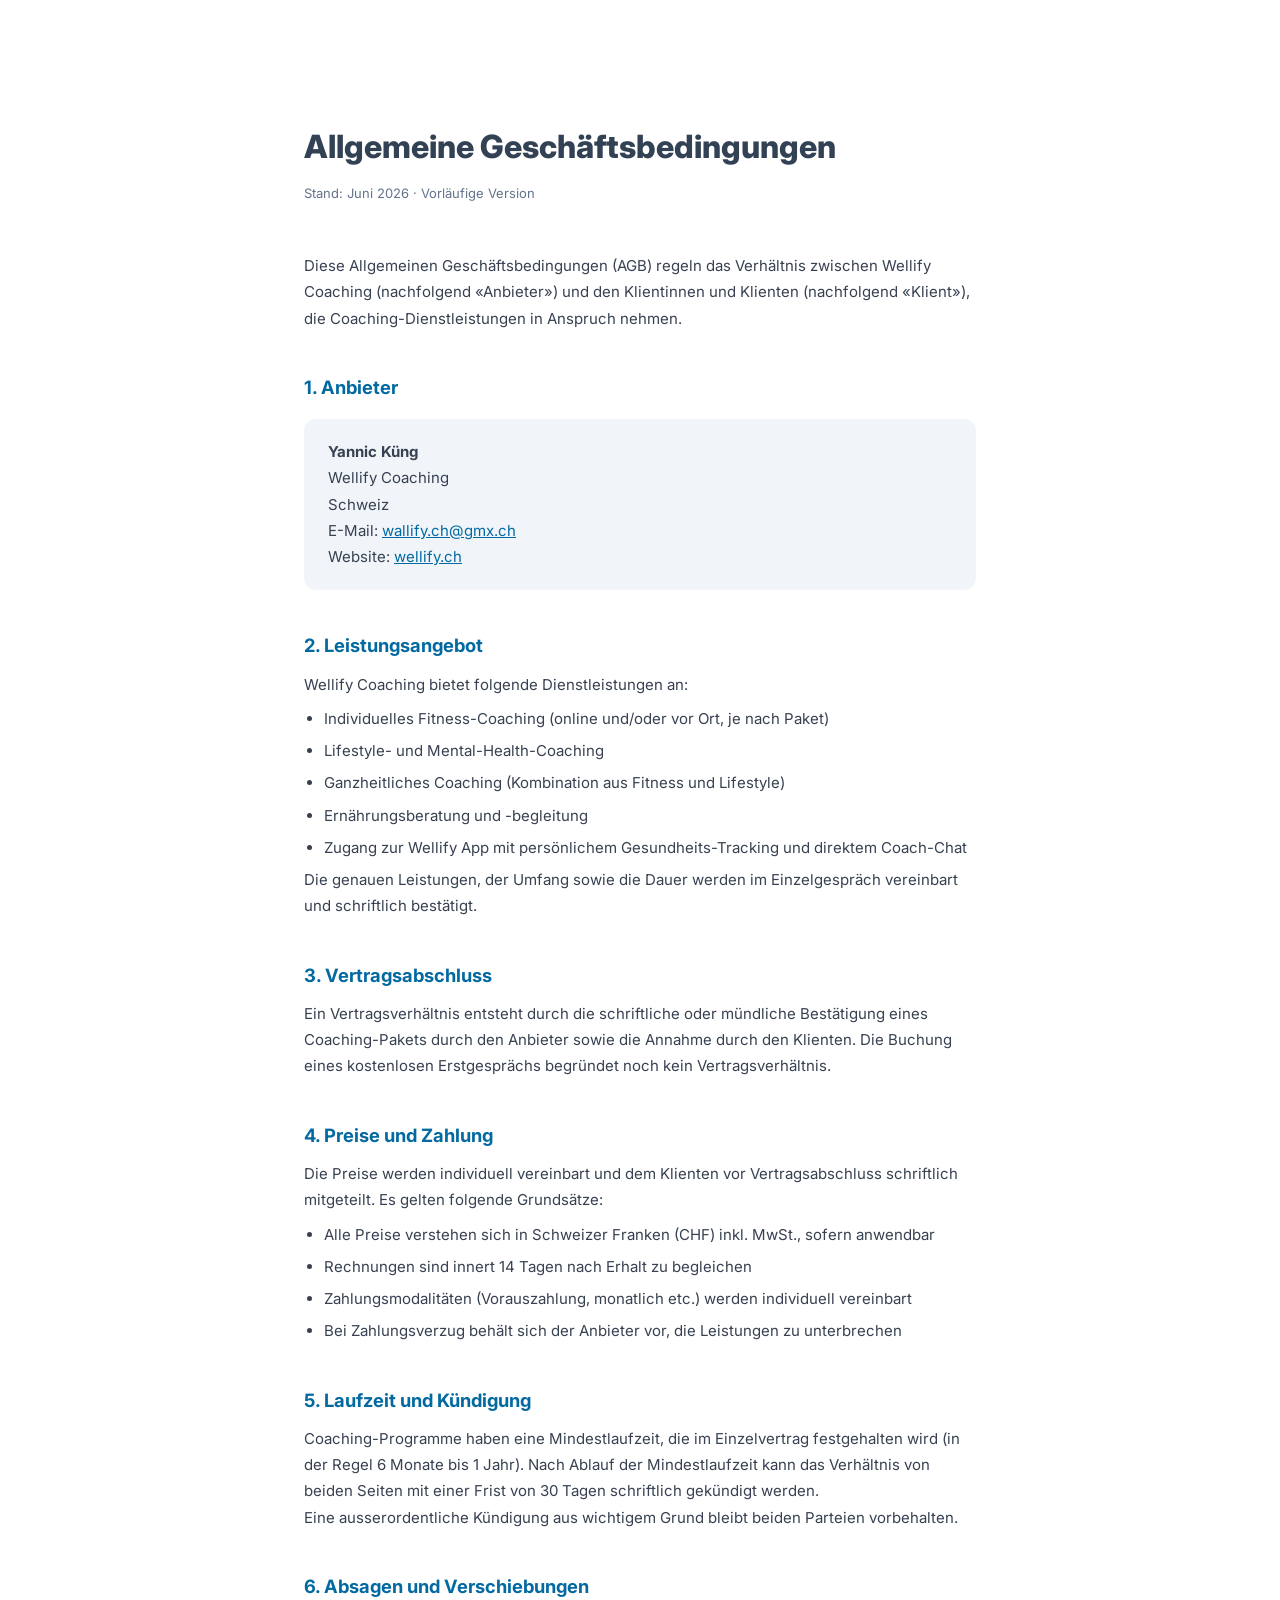
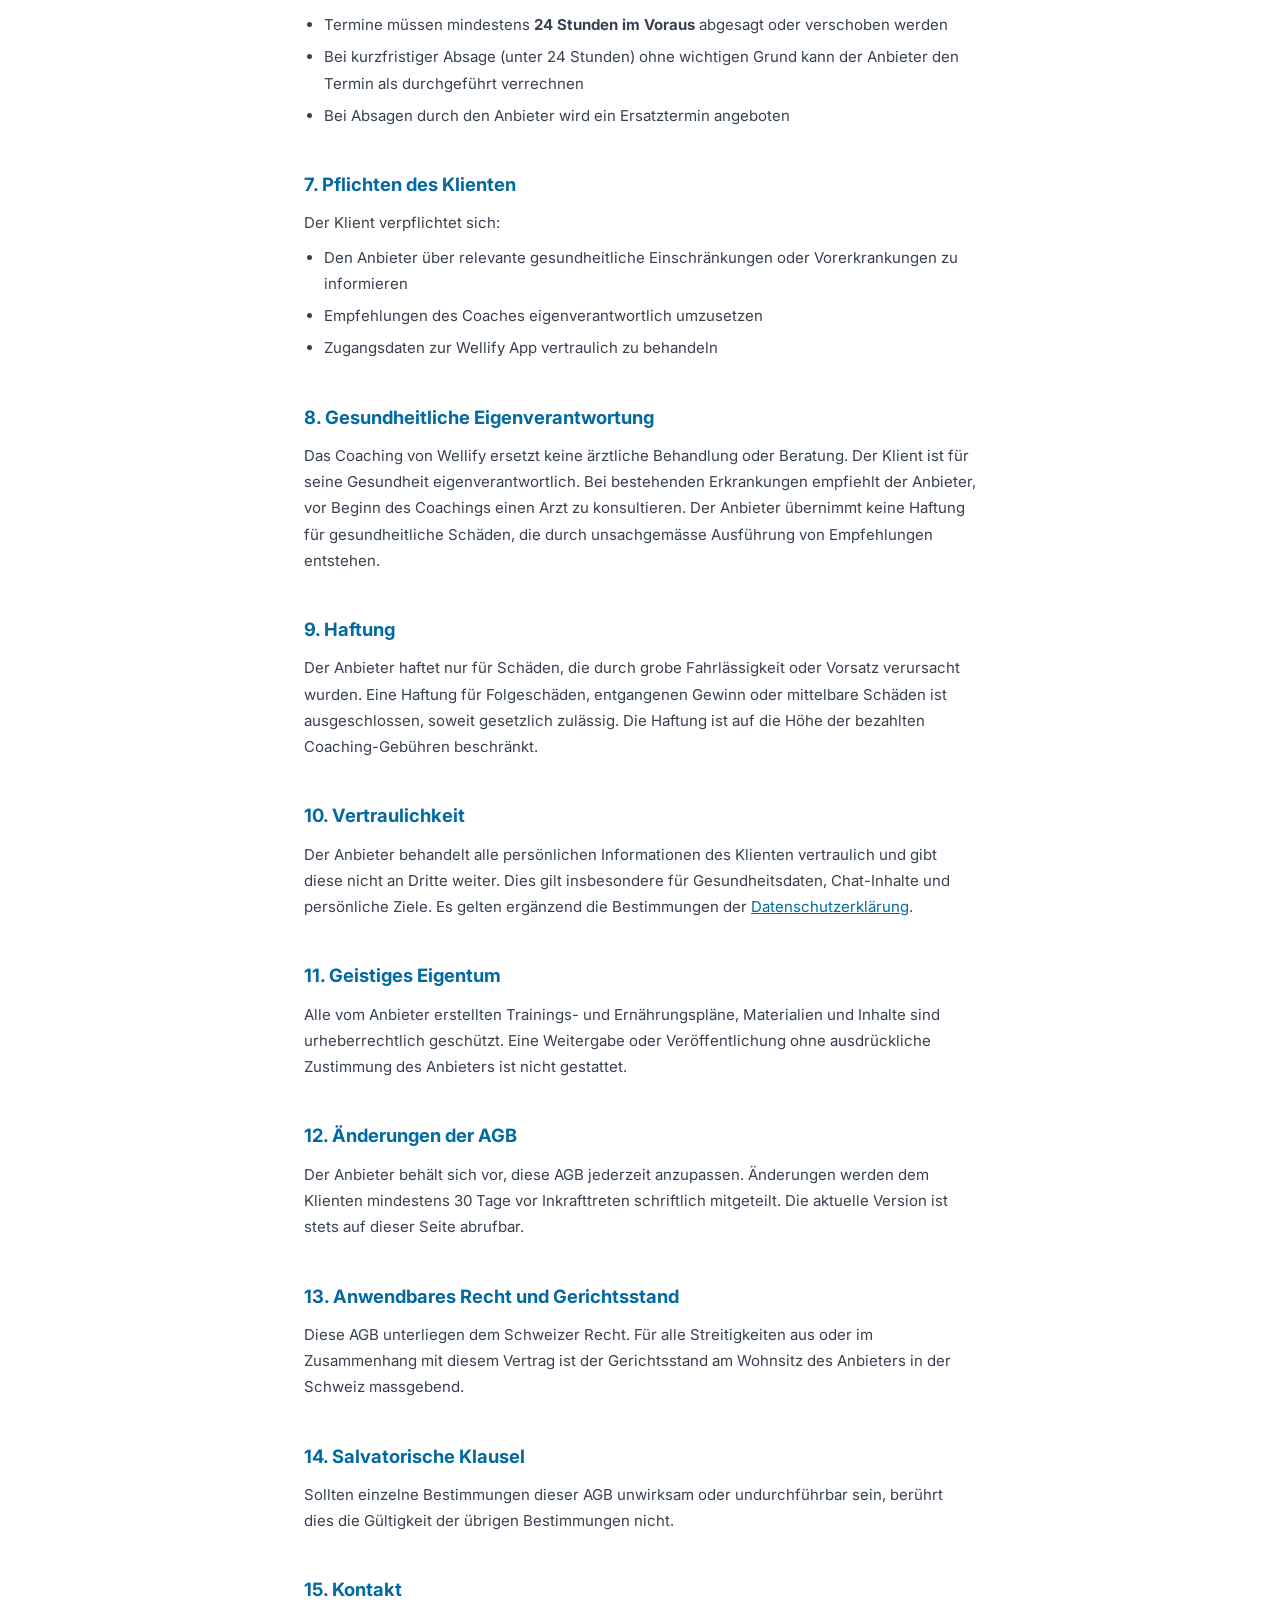
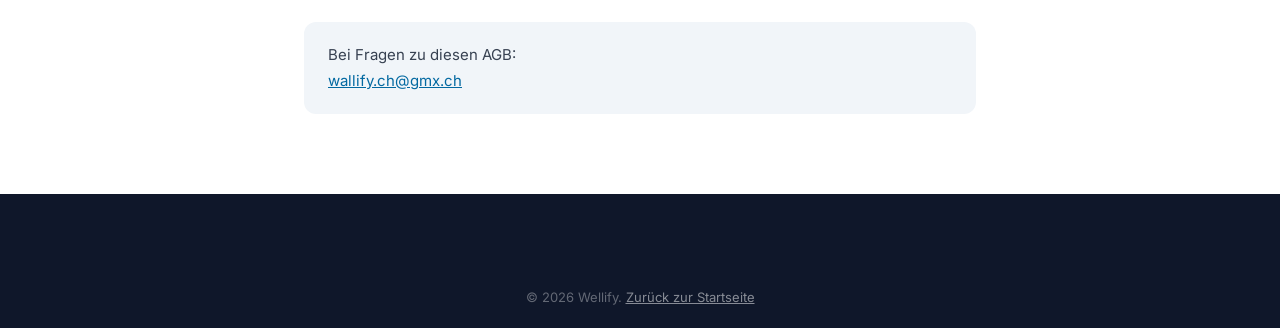
==== agb.html @ 1ecc7471 "AGB-Seite erstellt + Footer-Links aktualisiert Co-Authored-By: Claude Sonnet 4.6 <noreply@anthropic." ====
<!DOCTYPE html>
<html lang="de">
<head>
  <meta charset="UTF-8" />
  <meta name="viewport" content="width=device-width, initial-scale=1.0" />
  <title>AGB — Wellify</title>
  <meta name="description" content="Allgemeine Geschäftsbedingungen von Wellify Coaching." />
  <link rel="stylesheet" href="style.css" />
  <link rel="preconnect" href="https://fonts.googleapis.com" />
  <link rel="preconnect" href="https://fonts.gstatic.com" crossorigin />
  <link href="https://fonts.googleapis.com/css2?family=Inter:wght@300;400;500;600;700&family=Playfair+Display:wght@400;600&display=swap" rel="stylesheet" />
  <style>
    .legal { max-width: 720px; margin: 0 auto; padding: 120px 24px 80px; color: var(--text, #1e293b); }
    .legal h1 { font-size: 2rem; font-weight: 800; margin-bottom: 8px; }
    .legal .updated { font-size: 13px; color: #64748b; margin-bottom: 48px; }
    .legal h2 { font-size: 1.15rem; font-weight: 700; margin-top: 40px; margin-bottom: 10px; color: #0369a1; }
    .legal p, .legal li { font-size: 15px; line-height: 1.75; color: #374151; }
    .legal ul { padding-left: 20px; margin-top: 8px; }
    .legal li { margin-bottom: 6px; }
    .legal a { color: #0369a1; }
    .legal .contact-box { background: #f1f5f9; border-radius: 12px; padding: 20px 24px; margin-top: 16px; }
    .legal .note { background: #fefce8; border-left: 3px solid #ca8a04; border-radius: 0 8px 8px 0; padding: 12px 16px; margin: 16px 0; font-size: 13px; color: #78350f; }
  </style>
</head>
<body>

  <header class="nav" id="nav">
    <div class="nav__inner container">
      <a href="index.html" class="nav__logo">Wellify</a>
    </div>
  </header>

  <main class="legal">
    <h1>Allgemeine Geschäftsbedingungen</h1>
    <p class="updated">Stand: Juni 2026 · Vorläufige Version</p>

    <p>Diese Allgemeinen Geschäftsbedingungen (AGB) regeln das Verhältnis zwischen Wellify Coaching (nachfolgend «Anbieter») und den Klientinnen und Klienten (nachfolgend «Klient»), die Coaching-Dienstleistungen in Anspruch nehmen.</p>

    <h2>1. Anbieter</h2>
    <div class="contact-box">
      <p><strong>Yannic Küng</strong><br />
      Wellify Coaching<br />
      Schweiz<br />
      E-Mail: <a href="mailto:wallify.ch@gmx.ch">wallify.ch@gmx.ch</a><br />
      Website: <a href="https://wellify.ch">wellify.ch</a></p>
    </div>

    <h2>2. Leistungsangebot</h2>
    <p>Wellify Coaching bietet folgende Dienstleistungen an:</p>
    <ul>
      <li>Individuelles Fitness-Coaching (online und/oder vor Ort, je nach Paket)</li>
      <li>Lifestyle- und Mental-Health-Coaching</li>
      <li>Ganzheitliches Coaching (Kombination aus Fitness und Lifestyle)</li>
      <li>Ernährungsberatung und -begleitung</li>
      <li>Zugang zur Wellify App mit persönlichem Gesundheits-Tracking und direktem Coach-Chat</li>
    </ul>
    <p>Die genauen Leistungen, der Umfang sowie die Dauer werden im Einzelgespräch vereinbart und schriftlich bestätigt.</p>

    <h2>3. Vertragsabschluss</h2>
    <p>Ein Vertragsverhältnis entsteht durch die schriftliche oder mündliche Bestätigung eines Coaching-Pakets durch den Anbieter sowie die Annahme durch den Klienten. Die Buchung eines kostenlosen Erstgesprächs begründet noch kein Vertragsverhältnis.</p>

    <h2>4. Preise und Zahlung</h2>
    <p>Die Preise werden individuell vereinbart und dem Klienten vor Vertragsabschluss schriftlich mitgeteilt. Es gelten folgende Grundsätze:</p>
    <ul>
      <li>Alle Preise verstehen sich in Schweizer Franken (CHF) inkl. MwSt., sofern anwendbar</li>
      <li>Rechnungen sind innert 14 Tagen nach Erhalt zu begleichen</li>
      <li>Zahlungsmodalitäten (Vorauszahlung, monatlich etc.) werden individuell vereinbart</li>
      <li>Bei Zahlungsverzug behält sich der Anbieter vor, die Leistungen zu unterbrechen</li>
    </ul>

    <h2>5. Laufzeit und Kündigung</h2>
    <p>Coaching-Programme haben eine Mindestlaufzeit, die im Einzelvertrag festgehalten wird (in der Regel 6 Monate bis 1 Jahr). Nach Ablauf der Mindestlaufzeit kann das Verhältnis von beiden Seiten mit einer Frist von 30 Tagen schriftlich gekündigt werden.</p>
    <p>Eine ausserordentliche Kündigung aus wichtigem Grund bleibt beiden Parteien vorbehalten.</p>

    <h2>6. Absagen und Verschiebungen</h2>
    <ul>
      <li>Termine müssen mindestens <strong>24 Stunden im Voraus</strong> abgesagt oder verschoben werden</li>
      <li>Bei kurzfristiger Absage (unter 24 Stunden) ohne wichtigen Grund kann der Anbieter den Termin als durchgeführt verrechnen</li>
      <li>Bei Absagen durch den Anbieter wird ein Ersatztermin angeboten</li>
    </ul>

    <h2>7. Pflichten des Klienten</h2>
    <p>Der Klient verpflichtet sich:</p>
    <ul>
      <li>Den Anbieter über relevante gesundheitliche Einschränkungen oder Vorerkrankungen zu informieren</li>
      <li>Empfehlungen des Coaches eigenverantwortlich umzusetzen</li>
      <li>Zugangsdaten zur Wellify App vertraulich zu behandeln</li>
    </ul>

    <h2>8. Gesundheitliche Eigenverantwortung</h2>
    <p>Das Coaching von Wellify ersetzt keine ärztliche Behandlung oder Beratung. Der Klient ist für seine Gesundheit eigenverantwortlich. Bei bestehenden Erkrankungen empfiehlt der Anbieter, vor Beginn des Coachings einen Arzt zu konsultieren. Der Anbieter übernimmt keine Haftung für gesundheitliche Schäden, die durch unsachgemässe Ausführung von Empfehlungen entstehen.</p>

    <h2>9. Haftung</h2>
    <p>Der Anbieter haftet nur für Schäden, die durch grobe Fahrlässigkeit oder Vorsatz verursacht wurden. Eine Haftung für Folgeschäden, entgangenen Gewinn oder mittelbare Schäden ist ausgeschlossen, soweit gesetzlich zulässig. Die Haftung ist auf die Höhe der bezahlten Coaching-Gebühren beschränkt.</p>

    <h2>10. Vertraulichkeit</h2>
    <p>Der Anbieter behandelt alle persönlichen Informationen des Klienten vertraulich und gibt diese nicht an Dritte weiter. Dies gilt insbesondere für Gesundheitsdaten, Chat-Inhalte und persönliche Ziele. Es gelten ergänzend die Bestimmungen der <a href="datenschutz.html">Datenschutzerklärung</a>.</p>

    <h2>11. Geistiges Eigentum</h2>
    <p>Alle vom Anbieter erstellten Trainings- und Ernährungspläne, Materialien und Inhalte sind urheberrechtlich geschützt. Eine Weitergabe oder Veröffentlichung ohne ausdrückliche Zustimmung des Anbieters ist nicht gestattet.</p>

    <h2>12. Änderungen der AGB</h2>
    <p>Der Anbieter behält sich vor, diese AGB jederzeit anzupassen. Änderungen werden dem Klienten mindestens 30 Tage vor Inkrafttreten schriftlich mitgeteilt. Die aktuelle Version ist stets auf dieser Seite abrufbar.</p>

    <h2>13. Anwendbares Recht und Gerichtsstand</h2>
    <p>Diese AGB unterliegen dem Schweizer Recht. Für alle Streitigkeiten aus oder im Zusammenhang mit diesem Vertrag ist der Gerichtsstand am Wohnsitz des Anbieters in der Schweiz massgebend.</p>

    <h2>14. Salvatorische Klausel</h2>
    <p>Sollten einzelne Bestimmungen dieser AGB unwirksam oder undurchführbar sein, berührt dies die Gültigkeit der übrigen Bestimmungen nicht.</p>

    <h2>15. Kontakt</h2>
    <div class="contact-box">
      <p>Bei Fragen zu diesen AGB:<br />
      <a href="mailto:wallify.ch@gmx.ch">wallify.ch@gmx.ch</a></p>
    </div>
  </main>

  <footer class="footer" style="margin-top: 0;">
    <div class="footer__bottom">
      <p>© 2026 Wellify. <a href="index.html" style="color:rgba(255,255,255,.5)">Zurück zur Startseite</a></p>
    </div>
  </footer>

</body>
</html>
---- style.css ----
*, *::before, *::after { box-sizing: border-box; margin: 0; padding: 0; }

:root {
  --green-dark: #0369a1;
  --green-mid: #0284c7;
  --green-light: #38bdf8;
  --green-pale: #e0f2fe;
  --green-subtle: #f0f9ff;
  --cream: #f8fafc;
  --dark: #0f172a;
  --dark-2: #1e293b;
  --text: #334155;
  --text-muted: #64748b;
  --text-light: #94a3b8;
  --border: #e2e8f0;
  --white: #ffffff;
  --shadow: 0 2px 16px rgba(3,105,161,.08);
  --shadow-lg: 0 8px 40px rgba(3,105,161,.12);
  --radius: 12px;
  --radius-lg: 20px;
  --transition: .25s ease;
}

html { scroll-behavior: smooth; }

body {
  font-family: 'Inter', sans-serif;
  font-size: 16px;
  line-height: 1.7;
  color: var(--text);
  background: var(--white);
  -webkit-font-smoothing: antialiased;
}

.container {
  max-width: 1140px;
  margin: 0 auto;
  padding: 0 24px;
}

.section { padding: 96px 0; }

.section__header {
  text-align: center;
  max-width: 640px;
  margin: 0 auto 64px;
}

.section__label {
  display: inline-block;
  font-size: 12px;
  font-weight: 600;
  letter-spacing: .12em;
  text-transform: uppercase;
  color: var(--green-mid);
  margin-bottom: 12px;
}

.section__title {
  font-family: 'Playfair Display', serif;
  font-size: clamp(28px, 4vw, 42px);
  font-weight: 600;
  color: var(--dark);
  line-height: 1.2;
  margin-bottom: 16px;
}

.section__title--left {
  font-family: 'Playfair Display', serif;
  font-size: clamp(26px, 3.5vw, 38px);
  font-weight: 600;
  color: var(--dark);
  line-height: 1.25;
  margin-bottom: 20px;
}

.section__sub {
  color: var(--text-muted);
  font-size: 17px;
}

/* BUTTONS */
.btn {
  display: inline-flex;
  align-items: center;
  gap: 8px;
  padding: 14px 28px;
  border-radius: 100px;
  font-size: 15px;
  font-weight: 500;
  text-decoration: none;
  cursor: pointer;
  border: none;
  transition: all var(--transition);
  white-space: nowrap;
}

.btn--primary {
  background: var(--green-dark);
  color: var(--white);
}
.btn--primary:hover { background: var(--green-mid); transform: translateY(-1px); box-shadow: var(--shadow); }

.btn--ghost {
  background: transparent;
  color: var(--white);
  border: 1.5px solid rgba(255,255,255,.5);
}
.btn--ghost:hover { background: rgba(255,255,255,.1); border-color: rgba(255,255,255,.8); }

.btn--outline {
  background: transparent;
  color: var(--green-dark);
  border: 1.5px solid var(--green-dark);
}
.btn--outline:hover { background: var(--green-pale); }

.btn--white {
  background: var(--white);
  color: var(--green-dark);
}
.btn--white:hover { background: var(--green-pale); transform: translateY(-1px); }

.btn--small { padding: 10px 20px; font-size: 14px; }

.nav__member-link {
  font-size: 13px; color: rgba(255,255,255,.5); text-decoration: none;
  font-weight: 500; transition: color var(--transition); margin-right: 4px;
}
.nav__member-link:hover { color: rgba(255,255,255,.9); }
.nav.scrolled .nav__member-link { color: var(--text-muted); }
.nav.scrolled .nav__member-link:hover { color: var(--green-dark); }

.btn--ghost-nav {
  background: transparent;
  border: 1.5px solid rgba(255,255,255,.25);
  color: rgba(255,255,255,.85);
  margin-right: 4px;
}
.btn--ghost-nav:hover { border-color: var(--white); color: var(--white); background: rgba(255,255,255,.08); }
.nav--scrolled .btn--ghost-nav { border-color: var(--border); color: var(--text); }
.nav--scrolled .btn--ghost-nav:hover { border-color: var(--green-mid); color: var(--green-dark); background: var(--green-subtle); }
.btn--full { width: 100%; justify-content: center; }

/* NAV */
.nav {
  position: fixed;
  top: 0;
  left: 0;
  right: 0;
  z-index: 100;
  padding: 20px 0;
  transition: all var(--transition);
}

.nav.scrolled {
  background: rgba(255,255,255,.95);
  backdrop-filter: blur(12px);
  padding: 14px 0;
  box-shadow: 0 1px 0 var(--border);
}

.nav__inner {
  display: flex;
  align-items: center;
  justify-content: space-between;
  gap: 32px;
}

.nav__logo {
  font-family: 'Playfair Display', serif;
  font-size: 22px;
  font-weight: 600;
  color: var(--white);
  text-decoration: none;
  transition: color var(--transition);
}

.nav.scrolled .nav__logo { color: var(--green-dark); }

.nav__links {
  display: flex;
  align-items: center;
  gap: 32px;
}

.nav__links a {
  font-size: 14px;
  font-weight: 500;
  color: rgba(255,255,255,.85);
  text-decoration: none;
  transition: color var(--transition);
}

.nav__links a:hover { color: var(--white); }
.nav.scrolled .nav__links a { color: var(--text-muted); }
.nav.scrolled .nav__links a:hover { color: var(--green-dark); }
.nav.scrolled .nav__links .btn--small { color: var(--white); }

.nav__toggle {
  display: none;
  flex-direction: column;
  gap: 5px;
  background: none;
  border: none;
  cursor: pointer;
  padding: 4px;
}

.nav__toggle span {
  display: block;
  width: 22px;
  height: 2px;
  background: var(--white);
  border-radius: 2px;
  transition: all var(--transition);
}

.nav.scrolled .nav__toggle span { background: var(--dark); }

.nav__mobile {
  display: none;
  flex-direction: column;
  padding: 16px 24px 20px;
  background: var(--white);
  border-top: 1px solid var(--border);
  gap: 4px;
}

.nav__mobile a {
  padding: 12px 0;
  font-size: 15px;
  font-weight: 500;
  color: var(--text);
  text-decoration: none;
  border-bottom: 1px solid var(--border);
}

.nav__mobile a:last-child { border-bottom: none; color: var(--green-dark); }

/* HERO */
.hero {
  position: relative;
  min-height: 100vh;
  display: flex;
  align-items: center;
  overflow: hidden;
  background: var(--dark-2);
}

.hero__bg {
  position: absolute;
  inset: 0;
  background: linear-gradient(135deg, #082f49 0%, #0369a1 40%, #0284c7 70%, #0c4a6e 100%);
  z-index: 0;
}

.hero__bg::after {
  content: '';
  position: absolute;
  inset: 0;
  background:
    radial-gradient(ellipse 60% 60% at 70% 40%, rgba(56,189,248,.15) 0%, transparent 70%),
    radial-gradient(ellipse 40% 40% at 20% 80%, rgba(3,105,161,.3) 0%, transparent 60%);
}

.hero__inner {
  position: relative;
  z-index: 1;
  padding-top: 100px;
  padding-bottom: 80px;
}

.hero__badge {
  display: inline-block;
  background: rgba(56,189,248,.2);
  border: 1px solid rgba(56,189,248,.35);
  color: #bae6fd;
  font-size: 13px;
  font-weight: 500;
  letter-spacing: .06em;
  padding: 6px 16px;
  border-radius: 100px;
  margin-bottom: 28px;
}

.hero__title {
  font-family: 'Playfair Display', serif;
  font-size: clamp(40px, 7vw, 78px);
  font-weight: 600;
  color: var(--white);
  line-height: 1.1;
  margin-bottom: 24px;
  max-width: 700px;
}

.hero__sub {
  font-size: clamp(16px, 2vw, 19px);
  color: rgba(255,255,255,.72);
  max-width: 560px;
  margin-bottom: 40px;
  line-height: 1.65;
}

.hero__cta {
  display: flex;
  flex-wrap: wrap;
  gap: 14px;
  margin-bottom: 32px;
}

.hero__apps {
  margin-bottom: 48px;
}

.hero__apps-label {
  font-size: 12px;
  font-weight: 600;
  text-transform: uppercase;
  letter-spacing: .08em;
  color: rgba(255,255,255,.45);
  margin-bottom: 12px;
}

.hero__apps-badges {
  display: flex;
  gap: 12px;
  flex-wrap: wrap;
}

.app-badge {
  display: inline-flex;
  align-items: center;
  gap: 10px;
  padding: 10px 18px;
  border-radius: 10px;
  border: 1.5px solid rgba(255,255,255,.18);
  background: rgba(255,255,255,.07);
  color: #fff;
  text-decoration: none;
  transition: background .2s, border-color .2s;
  backdrop-filter: blur(4px);
}

.app-badge:hover {
  background: rgba(255,255,255,.14);
  border-color: rgba(255,255,255,.35);
}

.app-badge span {
  display: flex;
  flex-direction: column;
  line-height: 1.2;
}

.app-badge span small {
  font-size: 10px;
  opacity: .6;
}

.app-badge span strong {
  font-size: 14px;
  font-weight: 700;
}

.hero__apps-soon {
  font-size: 12px;
  color: rgba(255,255,255,.35);
  margin-top: 10px;
  font-style: normal;
}

.hero__apps-soon em {
  color: rgba(255,255,255,.55);
}

.hero__stats {
  display: flex;
  align-items: center;
  gap: 32px;
  flex-wrap: wrap;
}

.stat__number {
  display: block;
  font-size: 28px;
  font-weight: 600;
  color: var(--white);
  font-family: 'Playfair Display', serif;
}

.stat__label {
  display: block;
  font-size: 13px;
  color: rgba(255,255,255,.55);
}

.stat__divider {
  width: 1px;
  height: 36px;
  background: rgba(255,255,255,.2);
}

.hero__scroll {
  position: absolute;
  bottom: 36px;
  left: 50%;
  transform: translateX(-50%);
  z-index: 1;
}

.hero__scroll span {
  display: block;
  width: 22px;
  height: 36px;
  border: 1.5px solid rgba(255,255,255,.4);
  border-radius: 11px;
  position: relative;
}

.hero__scroll span::after {
  content: '';
  position: absolute;
  top: 6px;
  left: 50%;
  transform: translateX(-50%);
  width: 4px;
  height: 8px;
  background: rgba(255,255,255,.6);
  border-radius: 2px;
  animation: scrollDot 2s ease-in-out infinite;
}

@keyframes scrollDot {
  0%, 100% { opacity: 1; transform: translateX(-50%) translateY(0); }
  50% { opacity: 0; transform: translateX(-50%) translateY(10px); }
}

/* SERVICES */
.services { background: var(--cream); }

.services__grid {
  display: grid;
  grid-template-columns: repeat(auto-fit, minmax(300px, 1fr));
  gap: 24px;
}

.service-card {
  background: var(--white);
  border-radius: var(--radius-lg);
  padding: 36px 32px;
  border: 1px solid var(--border);
  position: relative;
  transition: all var(--transition);
}

.service-card:hover {
  transform: translateY(-4px);
  box-shadow: var(--shadow-lg);
  border-color: var(--green-light);
}

.service-card__badge {
  position: absolute;
  top: -1px;
  right: 24px;
  background: var(--green-dark);
  color: var(--white);
  font-size: 11px;
  font-weight: 600;
  letter-spacing: .08em;
  text-transform: uppercase;
  padding: 5px 12px;
  border-radius: 0 0 8px 8px;
}

.service-card__icon {
  width: 52px;
  height: 52px;
  background: var(--green-subtle);
  border-radius: 14px;
  display: flex;
  align-items: center;
  justify-content: center;
  margin-bottom: 20px;
  color: var(--green-dark);
}

.service-card__icon svg { width: 28px; height: 28px; }

.service-card h3 {
  font-size: 20px;
  font-weight: 600;
  color: var(--dark);
  margin-bottom: 12px;
}

.service-card p {
  color: var(--text-muted);
  font-size: 15px;
  margin-bottom: 24px;
  line-height: 1.65;
}

.service-card__list {
  list-style: none;
  margin-bottom: 28px;
  display: flex;
  flex-direction: column;
  gap: 8px;
}

.service-card__list li {
  font-size: 14px;
  color: var(--text);
  padding-left: 20px;
  position: relative;
}

.service-card__list li::before {
  content: '✓';
  position: absolute;
  left: 0;
  color: var(--green-light);
  font-weight: 700;
}

.service-card__link {
  font-size: 14px;
  font-weight: 600;
  color: var(--green-dark);
  text-decoration: none;
  transition: gap var(--transition);
}

.service-card__link:hover { color: var(--green-mid); }

/* ABOUT */
.about { background: var(--white); }

.about__inner {
  display: grid;
  grid-template-columns: 1fr 1fr;
  gap: 80px;
  align-items: center;
}

.about__image {
  position: relative;
}

.about__image-placeholder {
  border-radius: var(--radius-lg);
  overflow: hidden;
  line-height: 0;
}

.about__image-placeholder svg {
  width: 100%;
  height: auto;
  max-height: 400px;
}

.about__badge-float {
  position: absolute;
  bottom: 24px;
  right: -20px;
  background: var(--white);
  border-radius: var(--radius);
  padding: 14px 20px;
  box-shadow: var(--shadow-lg);
  display: flex;
  flex-direction: column;
}

.about__badge-float-num {
  font-size: 22px;
  font-weight: 700;
  color: var(--green-dark);
  line-height: 1;
  margin-bottom: 4px;
}

.about__badge-float-text {
  font-size: 12px;
  color: var(--text-muted);
}

.about__content p {
  color: var(--text-muted);
  margin-bottom: 16px;
  font-size: 16px;
  line-height: 1.75;
}

.about__certs {
  display: flex;
  flex-direction: column;
  gap: 16px;
  margin: 32px 0 36px;
}

.cert {
  display: flex;
  align-items: flex-start;
  gap: 14px;
}

.cert__icon {
  width: 28px;
  height: 28px;
  background: var(--green-pale);
  border-radius: 50%;
  display: flex;
  align-items: center;
  justify-content: center;
  color: var(--green-dark);
  font-size: 13px;
  font-weight: 700;
  flex-shrink: 0;
  margin-top: 2px;
}

.cert strong {
  display: block;
  font-size: 14px;
  font-weight: 600;
  color: var(--dark);
}

.cert span {
  font-size: 13px;
  color: var(--text-muted);
}

/* PROCESS */
.process { background: var(--green-subtle); }

.process__steps {
  display: grid;
  grid-template-columns: repeat(4, 1fr);
  gap: 8px;
}

.process__step {
  text-align: center;
  padding: 40px 24px;
  position: relative;
}

.process__step-num {
  font-family: 'Playfair Display', serif;
  font-size: 42px;
  font-weight: 600;
  color: #0369a1;
  line-height: 1;
  margin-bottom: 20px;
  position: relative;
  z-index: 1;
}

.process__step::before {
  content: attr(data-num);
}

.process__step-line {
  position: absolute;
  top: 56px;
  left: 50%;
  right: -50%;
  height: 2px;
  background: var(--border);
  z-index: 0;
}

.process__step-line--last { display: none; }

.process__step h3 {
  font-size: 17px;
  font-weight: 600;
  color: var(--dark);
  margin-bottom: 10px;
}

.process__step p {
  font-size: 14px;
  color: var(--text-muted);
  line-height: 1.65;
}

/* TESTIMONIALS */
.testimonials { background: var(--white); }

.testimonials__grid {
  display: grid;
  grid-template-columns: repeat(auto-fit, minmax(300px, 1fr));
  gap: 24px;
}

.testimonial-card {
  background: var(--cream);
  border: 1px solid var(--border);
  border-radius: var(--radius-lg);
  padding: 32px;
  transition: all var(--transition);
}

.testimonial-card:hover { box-shadow: var(--shadow); }

.testimonial-card__stars {
  color: #f59e0b;
  font-size: 16px;
  margin-bottom: 16px;
  letter-spacing: 2px;
}

.testimonial-card__text {
  font-size: 15px;
  color: var(--text);
  line-height: 1.75;
  margin-bottom: 24px;
  font-style: italic;
}

.testimonial-card__author {
  display: flex;
  align-items: center;
  gap: 12px;
}

.testimonial-card__avatar {
  width: 40px;
  height: 40px;
  border-radius: 50%;
  background: var(--green-pale);
  color: var(--green-dark);
  display: flex;
  align-items: center;
  justify-content: center;
  font-weight: 700;
  font-size: 14px;
  flex-shrink: 0;
}

.testimonial-card__avatar--b { background: #e8f0fe; color: #1a56b0; }
.testimonial-card__avatar--c { background: #fce8f3; color: #9c2773; }

.testimonial-card__author strong {
  display: block;
  font-size: 14px;
  color: var(--dark);
}

.testimonial-card__author span {
  font-size: 12px;
  color: var(--text-muted);
}

/* PRICING */
.pricing { background: var(--cream); }

.pricing__grid {
  display: grid;
  grid-template-columns: repeat(3, 1fr);
  gap: 24px;
  align-items: start;
}

.pricing-card {
  background: var(--white);
  border: 1px solid var(--border);
  border-radius: var(--radius-lg);
  padding: 36px 32px;
  transition: all var(--transition);
  position: relative;
}

.pricing-card--featured {
  background: var(--dark-2);
  border-color: var(--dark-2);
  padding-top: 48px;
  box-shadow: var(--shadow-lg);
}

.pricing-card:not(.pricing-card--featured):hover { box-shadow: var(--shadow); }

.pricing-card__badge {
  position: absolute;
  top: -1px;
  left: 50%;
  transform: translateX(-50%);
  background: var(--green-light);
  color: var(--dark-2);
  font-size: 11px;
  font-weight: 700;
  letter-spacing: .08em;
  text-transform: uppercase;
  padding: 5px 16px;
  border-radius: 0 0 10px 10px;
  white-space: nowrap;
}

.pricing-card h3 {
  font-size: 18px;
  font-weight: 600;
  color: var(--dark);
  margin-bottom: 20px;
}

.pricing-card--featured h3 { color: rgba(255,255,255,.9); }

.pricing-card__price {
  font-size: 15px;
  color: var(--text-muted);
  margin-bottom: 28px;
}

.pricing-card--featured .pricing-card__price { color: rgba(255,255,255,.6); }

.pricing-card__price span {
  font-family: 'Playfair Display', serif;
  font-size: 36px;
  font-weight: 600;
  color: var(--dark);
  display: block;
  line-height: 1;
  margin-bottom: 4px;
}

.pricing-card--featured .pricing-card__price span { color: var(--white); }

.pricing-card ul {
  list-style: none;
  margin-bottom: 32px;
  display: flex;
  flex-direction: column;
  gap: 10px;
}

.pricing-card ul li {
  font-size: 14px;
  color: var(--text);
  padding-left: 20px;
  position: relative;
}

.pricing-card--featured ul li { color: rgba(255,255,255,.8); }

.pricing-card ul li::before {
  content: '✓';
  position: absolute;
  left: 0;
  color: var(--green-light);
  font-weight: 700;
}

.pricing__note {
  text-align: center;
  margin-top: 32px;
  font-size: 14px;
  color: var(--text-muted);
}

/* PRICING PERSONAL */
.pricing-personal {
  display: flex;
  justify-content: center;
}

.pricing-personal__card {
  background: var(--white);
  border: 1px solid var(--border);
  border-radius: var(--radius-lg);
  padding: 56px 64px;
  text-align: center;
  max-width: 480px;
  width: 100%;
  box-shadow: var(--shadow-lg);
}

.pricing-personal__icon {
  font-size: 48px;
  margin-bottom: 24px;
}

.pricing-personal__card h3 {
  font-family: 'Playfair Display', serif;
  font-size: 26px;
  font-weight: 600;
  color: var(--dark);
  margin-bottom: 16px;
}

.pricing-personal__card p {
  color: var(--text-muted);
  font-size: 16px;
  line-height: 1.7;
  margin-bottom: 32px;
}

/* LEBENSCHECK */
.lebenscheck { background: var(--cream); }

.check-card {
  max-width: 680px;
  margin: 0 auto;
  background: var(--white);
  border: 1px solid var(--border);
  border-radius: var(--radius-lg);
  box-shadow: var(--shadow-lg);
  overflow: hidden;
}

.check-panel { padding: 48px 48px 40px; }

/* Intro */
.check-intro-icons {
  display: flex;
  gap: 12px;
  justify-content: center;
  font-size: 28px;
  margin-bottom: 24px;
}
.check-intro-icons span { animation: floatIcon 3s ease-in-out infinite; }
.check-intro-icons span:nth-child(2) { animation-delay: .3s; }
.check-intro-icons span:nth-child(3) { animation-delay: .6s; }
.check-intro-icons span:nth-child(4) { animation-delay: .9s; }
.check-intro-icons span:nth-child(5) { animation-delay: 1.2s; }
.check-intro-icons span:nth-child(6) { animation-delay: 1.5s; }
@keyframes floatIcon { 0%,100%{transform:translateY(0)} 50%{transform:translateY(-5px)} }

.check-panel h3 {
  font-family: 'Playfair Display', serif;
  font-size: 26px;
  font-weight: 600;
  color: var(--dark);
  margin-bottom: 12px;
  text-align: center;
}
.check-panel > p {
  color: var(--text-muted);
  font-size: 16px;
  line-height: 1.7;
  text-align: center;
  margin-bottom: 32px;
}

/* Progress bar */
.check-progress-bar {
  height: 4px;
  background: var(--border);
  border-radius: 2px;
  margin: -48px -48px 36px;
  overflow: hidden;
}
.check-progress-fill {
  height: 100%;
  background: linear-gradient(90deg, var(--green-dark), var(--green-light));
  border-radius: 2px;
  transition: width .4s ease;
}

/* Question step */
.check-step-label {
  font-size: 12px;
  font-weight: 600;
  text-transform: uppercase;
  letter-spacing: .1em;
  color: var(--text-muted);
  text-align: center;
  margin-bottom: 20px;
}
.check-area-icon { font-size: 44px; text-align: center; margin-bottom: 8px; }
.check-area-name {
  font-family: 'Playfair Display', serif;
  font-size: 24px;
  font-weight: 600;
  color: var(--dark);
  text-align: center;
  margin-bottom: 10px;
}
.check-area-q {
  color: var(--text-muted);
  font-size: 15px;
  text-align: center;
  line-height: 1.6;
  margin-bottom: 32px;
}

/* Score buttons */
.check-score-row {
  display: flex;
  align-items: center;
  gap: 10px;
}
.check-score-hint { font-size: 22px; flex-shrink: 0; }
.check-score-nums {
  display: flex;
  gap: 6px;
  flex: 1;
  justify-content: center;
}
.check-num {
  width: 38px;
  height: 38px;
  border-radius: 10px;
  border: 1.5px solid var(--border);
  background: var(--white);
  font-family: inherit;
  font-size: 14px;
  font-weight: 600;
  cursor: pointer;
  transition: all .15s;
  color: var(--text);
  flex-shrink: 0;
}
.check-num--low   { color: #dc2626; border-color: #fecaca; }
.check-num--mid   { color: #d97706; border-color: #fde68a; }
.check-num--high  { color: #16a34a; border-color: #bbf7d0; }
.check-num:hover  { transform: translateY(-2px); box-shadow: 0 4px 12px rgba(3,105,161,.15); }
.check-num--active.check-num--low  { background: #dc2626; color: #fff; border-color: #dc2626; }
.check-num--active.check-num--mid  { background: #d97706; color: #fff; border-color: #d97706; }
.check-num--active.check-num--high { background: #16a34a; color: #fff; border-color: #16a34a; }
.check-score-labels {
  display: flex;
  justify-content: space-between;
  font-size: 11px;
  color: var(--text-light);
  margin-top: 8px;
  padding: 0 32px;
}

.check-nav {
  display: flex;
  justify-content: space-between;
  align-items: center;
  margin-top: 32px;
  padding-top: 24px;
  border-top: 1px solid var(--border);
}
.check-nav .btn:disabled { opacity: .4; cursor: not-allowed; pointer-events: none; }

/* Result */
.check-result-inner {
  display: grid;
  grid-template-columns: 280px 1fr;
  gap: 40px;
  align-items: start;
}
.check-radar-wrap {
  background: var(--blue-subtle, #f0f9ff);
  border-radius: var(--radius);
  padding: 16px;
  display: flex;
  align-items: center;
  justify-content: center;
}
.check-result-score {
  display: flex;
  align-items: baseline;
  gap: 4px;
  margin-bottom: 16px;
}
.check-result-score > span:first-child {
  font-size: 48px;
  font-weight: 700;
  color: var(--green-dark);
  line-height: 1;
}
.check-result-score > span:nth-child(2) { font-size: 20px; color: var(--text-muted); }
.check-result-score-label {
  font-size: 13px !important;
  font-weight: 600;
  color: var(--text-muted);
  background: var(--cream);
  border: 1px solid var(--border);
  border-radius: 100px;
  padding: 3px 10px;
  margin-left: 8px;
  white-space: nowrap;
}
.check-result-text h3 {
  font-family: 'Playfair Display', serif;
  font-size: 20px;
  font-weight: 600;
  color: var(--dark);
  margin-bottom: 10px;
  text-align: left;
}
.check-result-text p { color: var(--text-muted); font-size: 14px; line-height: 1.7; margin-bottom: 16px; }

.check-result-areas { margin-bottom: 20px; display: flex; flex-direction: column; gap: 6px; }
.result-area-row {
  display: flex;
  justify-content: space-between;
  align-items: center;
  padding: 8px 12px;
  border-radius: 8px;
  font-size: 13px;
  font-weight: 500;
}
.result-area-row--weak   { background: #fef2f2; color: #dc2626; }
.result-area-row--strong { background: #f0fdf4; color: #16a34a; }
.result-area-score { font-weight: 700; }

.check-restart {
  display: block;
  margin-top: 10px;
  background: none;
  border: none;
  font-size: 13px;
  color: var(--text-muted);
  cursor: pointer;
  text-decoration: underline;
  font-family: inherit;
  padding: 0;
}
.check-restart:hover { color: var(--text); }

@media (max-width: 700px) {
  .check-panel { padding: 36px 24px 28px; }
  .check-progress-bar { margin: -36px -24px 28px; }
  .check-result-inner { grid-template-columns: 1fr; }
  .check-radar-wrap canvas { width: 240px !important; height: 240px !important; }
  .check-num { width: 30px; height: 30px; font-size: 12px; border-radius: 7px; }
}

/* CTA BANNER */
.cta-banner {
  background: linear-gradient(135deg, var(--green-dark), var(--green-mid));
  padding: 72px 0;
}

.cta-banner__inner {
  display: flex;
  align-items: center;
  justify-content: space-between;
  gap: 40px;
  flex-wrap: wrap;
}

.cta-banner h2 {
  font-family: 'Playfair Display', serif;
  font-size: clamp(22px, 3vw, 32px);
  color: var(--white);
  margin-bottom: 8px;
}

.cta-banner p {
  color: rgba(255,255,255,.75);
  font-size: 16px;
}

/* CONTACT */
.contact { background: var(--white); }

.contact__inner {
  display: grid;
  grid-template-columns: 1fr 1fr;
  gap: 80px;
  align-items: start;
}

.contact__info p {
  color: var(--text-muted);
  margin-bottom: 32px;
  font-size: 16px;
}

.contact__details {
  display: flex;
  flex-direction: column;
  gap: 16px;
  margin-bottom: 32px;
}

.contact__detail {
  display: flex;
  align-items: center;
  gap: 12px;
  font-size: 15px;
  color: var(--text);
}

.contact__detail a { color: var(--green-dark); text-decoration: none; font-weight: 500; }
.contact__detail a:hover { text-decoration: underline; }

.contact__detail-icon {
  width: 36px;
  height: 36px;
  background: var(--green-subtle);
  border-radius: 10px;
  display: flex;
  align-items: center;
  justify-content: center;
  font-size: 16px;
  flex-shrink: 0;
}

.contact__social {
  display: flex;
  gap: 12px;
}

.contact__social a {
  width: 40px;
  height: 40px;
  border-radius: 10px;
  border: 1px solid var(--border);
  display: flex;
  align-items: center;
  justify-content: center;
  color: var(--text-muted);
  transition: all var(--transition);
}

.contact__social a:hover {
  background: var(--green-pale);
  border-color: var(--green-light);
  color: var(--green-dark);
}

.contact__social svg { width: 18px; height: 18px; }

.contact__form {
  background: var(--cream);
  border-radius: var(--radius-lg);
  padding: 40px;
  border: 1px solid var(--border);
}

.form-group {
  margin-bottom: 20px;
}

.form-group label {
  display: block;
  font-size: 13px;
  font-weight: 500;
  color: var(--dark);
  margin-bottom: 6px;
}

.form-group input,
.form-group select,
.form-group textarea {
  width: 100%;
  padding: 12px 16px;
  border: 1px solid var(--border);
  border-radius: 10px;
  font-family: inherit;
  font-size: 15px;
  color: var(--text);
  background: var(--white);
  transition: border-color var(--transition);
  outline: none;
  appearance: none;
}

.form-group input:focus,
.form-group select:focus,
.form-group textarea:focus {
  border-color: var(--green-light);
  box-shadow: 0 0 0 3px rgba(56,189,248,.12);
}

.form-group textarea { resize: vertical; min-height: 110px; }

.form-group select {
  background-image: url("data:image/svg+xml,%3Csvg xmlns='http://www.w3.org/2000/svg' width='12' height='8' viewBox='0 0 12 8'%3E%3Cpath d='M1 1l5 5 5-5' stroke='%236b7c6e' stroke-width='1.5' fill='none' stroke-linecap='round'/%3E%3C/svg%3E");
  background-repeat: no-repeat;
  background-position: right 14px center;
  padding-right: 40px;
}

/* BOOKING FORM */
.contact__form-col { display: flex; flex-direction: column; gap: 16px; }

.contact__form-card {
  background: var(--cream);
  border: 1px solid var(--border);
  border-radius: var(--radius-lg);
  padding: 40px;
}

.contact__form-card h3 {
  font-family: 'Playfair Display', serif;
  font-size: 22px;
  font-weight: 600;
  color: var(--dark);
  margin-bottom: 6px;
}

.contact__form-card > p {
  color: var(--text-muted);
  font-size: 14px;
  margin-bottom: 24px;
}

.contact__whatsapp-link {
  display: flex;
  align-items: center;
  gap: 12px;
  font-size: 14px;
  color: var(--text-muted);
}

.form-error {
  margin-top: 12px;
  padding: 12px 16px;
  background: #fef2f2;
  border: 1px solid #fecaca;
  border-radius: 10px;
  color: #dc2626;
  font-size: 14px;
}

.form-success {
  background: var(--cream);
  border: 1px solid var(--border);
  border-radius: var(--radius-lg);
  padding: 48px 40px;
  text-align: center;
  flex-direction: column;
  align-items: center;
  gap: 12px;
}

.form-success__check {
  width: 56px;
  height: 56px;
  background: var(--green-pale);
  color: var(--green-dark);
  border-radius: 50%;
  display: flex;
  align-items: center;
  justify-content: center;
  font-size: 24px;
  font-weight: 700;
  margin: 0 auto 8px;
}

.form-success h3 {
  font-family: 'Playfair Display', serif;
  font-size: 24px;
  color: var(--dark);
}

.form-success p { color: var(--text-muted); font-size: 15px; }

.btn--whatsapp {
  background: #25D366;
  color: var(--white);
  display: inline-flex;
  align-items: center;
  gap: 8px;
  font-size: 15px;
  font-weight: 600;
  padding: 12px 24px;
}

.btn--whatsapp:hover {
  background: #1ebe5d;
  transform: translateY(-1px);
  box-shadow: 0 8px 24px rgba(37,211,102,.3);
  color: var(--white);
}

/* FOOTER */
.footer {
  background: var(--dark);
  padding: 72px 0 0;
}

.footer__inner {
  display: grid;
  grid-template-columns: 1.5fr 1fr;
  gap: 80px;
  padding-bottom: 56px;
  border-bottom: 1px solid rgba(255,255,255,.1);
}

.footer__brand .nav__logo { color: var(--white); font-size: 24px; }

.footer__brand p {
  font-size: 14px;
  color: rgba(255,255,255,.45);
  margin-top: 12px;
  line-height: 1.7;
}

.footer__insta {
  display: inline-flex;
  align-items: center;
  gap: 8px;
  margin-top: 16px;
  color: rgba(255,255,255,.55);
  font-size: 14px;
  text-decoration: none;
  transition: color .2s;
}

.footer__insta:hover { color: #fff; }

.footer__links {
  display: grid;
  grid-template-columns: repeat(3, 1fr);
  gap: 24px;
}

.footer__links h4 {
  font-size: 12px;
  font-weight: 600;
  letter-spacing: .1em;
  text-transform: uppercase;
  color: rgba(255,255,255,.5);
  margin-bottom: 16px;
}

.footer__links a {
  display: block;
  font-size: 14px;
  color: rgba(255,255,255,.65);
  text-decoration: none;
  margin-bottom: 10px;
  transition: color var(--transition);
}

.footer__links a:hover { color: var(--white); }

.footer__bottom {
  padding: 20px 0;
}

.footer__bottom p {
  text-align: center;
  font-size: 13px;
  color: rgba(255,255,255,.35);
}

/* RESPONSIVE */
@media (max-width: 900px) {
  .section { padding: 72px 0; }
  .about__inner { grid-template-columns: 1fr; gap: 48px; }
  .about__badge-float { right: 0; }
  .process__steps { grid-template-columns: 1fr 1fr; }
  .process__step-line { display: none; }
  .pricing__grid { grid-template-columns: 1fr; max-width: 420px; margin: 0 auto; }
  .pricing-card--featured { order: -1; }
  .contact__inner { grid-template-columns: 1fr; gap: 48px; }
  .footer__inner { grid-template-columns: 1fr; gap: 48px; }
  .footer__links { grid-template-columns: repeat(3, 1fr); }
}

@media (max-width: 640px) {
  .nav__links { display: none; }
  .nav__toggle { display: flex; }
  .nav__mobile.open { display: flex; }
  .services__grid { grid-template-columns: 1fr; }
  .testimonials__grid { grid-template-columns: 1fr; }
  .hero__stats { flex-direction: column; gap: 20px; align-items: flex-start; }
  .stat__divider { display: none; }
  .cta-banner__inner { flex-direction: column; text-align: center; }
  .process__steps { grid-template-columns: 1fr; }
  .contact__form { padding: 28px 20px; }
  .footer__links { grid-template-columns: 1fr 1fr; }
  .about__badge-float { position: static; margin-top: 16px; display: inline-flex; }
}

/* HERO SPLIT LAYOUT */
.hero__inner--split {
  display: grid;
  grid-template-columns: 1fr 380px;
  gap: 64px;
  align-items: center;
}

.hero__photo-col {
  position: relative;
  z-index: 1;
  display: flex;
  justify-content: center;
}

.hero__photo-img {
  width: 100%;
  max-width: 380px;
  height: 520px;
  object-fit: cover;
  object-position: top center;
  border-radius: var(--radius-lg);
  box-shadow: 0 24px 64px rgba(0,0,0,.35);
}

@media (max-width: 900px) {
  .hero__inner--split { grid-template-columns: 1fr; }
  .hero__photo-col { display: none; }
}

/* ABOUT PHOTO */
.about__photo {
  width: 100%;
  height: 100%;
  max-height: 480px;
  object-fit: cover;
  object-position: top center;
  border-radius: var(--radius-lg);
  display: block;
}

/* SERVICE CARD IMAGE */
.service-card__img {
  width: calc(100% + 64px);
  margin: -36px -32px 24px;
  height: 200px;
  overflow: hidden;
  border-radius: var(--radius-lg) var(--radius-lg) 0 0;
}

.service-card__img img {
  width: 100%;
  height: 100%;
  object-fit: cover;
  object-position: center 20%;
}

/* =====================================================
   MOBILE RESPONSIVE — zusätzliche Breakpoints
   ===================================================== */

@media (max-width: 480px) {

  /* Container mehr Padding */
  .container { padding: 0 18px; }

  /* Sections kleiner */
  .section { padding: 64px 0; }
  .section__header { margin-bottom: 40px; }

  /* Hero */
  .hero__inner { padding-top: 100px; padding-bottom: 60px; }
  .hero__badge { font-size: 11px; padding: 5px 12px; margin-bottom: 20px; }
  .hero__title { font-size: clamp(34px, 9vw, 48px); margin-bottom: 16px; }
  .hero__sub { font-size: 15px; margin-bottom: 28px; }
  .hero__cta { gap: 10px; margin-bottom: 48px; }
  .hero__cta .btn { padding: 13px 22px; font-size: 14px; }
  .hero__stats { gap: 20px; }
  .stat__number { font-size: 22px; }
  .stat__label { font-size: 12px; }

  /* Service Cards */
  .service-card { padding: 28px 20px; }
  .service-card__img {
    width: calc(100% + 40px);
    margin: -28px -20px 20px;
  }

  /* About */
  .about__inner { gap: 32px; }

  /* Process */
  .process__step { padding: 28px 20px; }

  /* Pricing */
  .pricing-card { padding: 28px 20px; }
  .pricing-card__price span { font-size: 44px; }

  /* Testimonials */
  .testimonial-card { padding: 24px 20px; }

  /* CTA Banner */
  .cta-banner { padding: 48px 0; }
  .cta-banner .btn { width: 100%; justify-content: center; }

  /* Contact */
  .contact__form { padding: 24px 16px; }
  .contact__form-col { grid-template-columns: 1fr; }

  /* Footer */
  .footer__links { grid-template-columns: 1fr; gap: 32px; }

  /* Lebenscheck */
  .check-panel { padding: 28px 16px 24px; }
  .check-progress-bar { margin: -28px -16px 24px; }
  .check-num { width: 28px; height: 28px; font-size: 11px; }
}

/* Buttons auf kleinen Screens nie überlaufen */
@media (max-width: 380px) {
  .hero__cta { flex-direction: column; }
  .hero__cta .btn { width: 100%; justify-content: center; }
  .btn--small { padding: 9px 16px; font-size: 13px; }
}

/* Scrollbar auf Mobile ausblenden */
@media (max-width: 640px) {
  .nav__mobile a:nth-child(6) { color: var(--green-light); }
}

/* =====================================================
   FAQ */
.faq__list {
  max-width: 720px;
  margin: 0 auto;
  display: flex;
  flex-direction: column;
  gap: 12px;
}

.faq__item {
  background: var(--white);
  border-radius: 14px;
  border: 1px solid #e2e8f0;
  overflow: hidden;
  transition: box-shadow .2s;
}

.faq__item:hover {
  box-shadow: 0 4px 20px rgba(0,0,0,.07);
}

.faq__question {
  width: 100%;
  display: flex;
  justify-content: space-between;
  align-items: center;
  gap: 16px;
  padding: 20px 24px;
  background: none;
  border: none;
  cursor: pointer;
  text-align: left;
  font-size: 16px;
  font-weight: 600;
  color: var(--navy);
  line-height: 1.4;
}

.faq__icon {
  font-size: 22px;
  font-weight: 300;
  color: #0369a1;
  flex-shrink: 0;
  transition: transform .3s ease;
  line-height: 1;
}

.faq__question[aria-expanded="true"] .faq__icon {
  transform: rotate(45deg);
}

.faq__answer {
  max-height: 0;
  overflow: hidden;
  transition: max-height .35s ease, padding .35s ease;
  padding: 0 24px;
}

.faq__answer.open {
  max-height: 300px;
  padding: 0 24px 20px;
}

.faq__answer p {
  font-size: 15px;
  line-height: 1.7;
  color: #475569;
  border-top: 1px solid #f1f5f9;
  padding-top: 16px;
}

/* =====================================================
   ANIMATIONS */
.fade-in {
  opacity: 0;
  transform: translateY(24px);
  transition: opacity .6s ease, transform .6s ease;
}

.fade-in.visible {
  opacity: 1;
  transform: translateY(0);
}
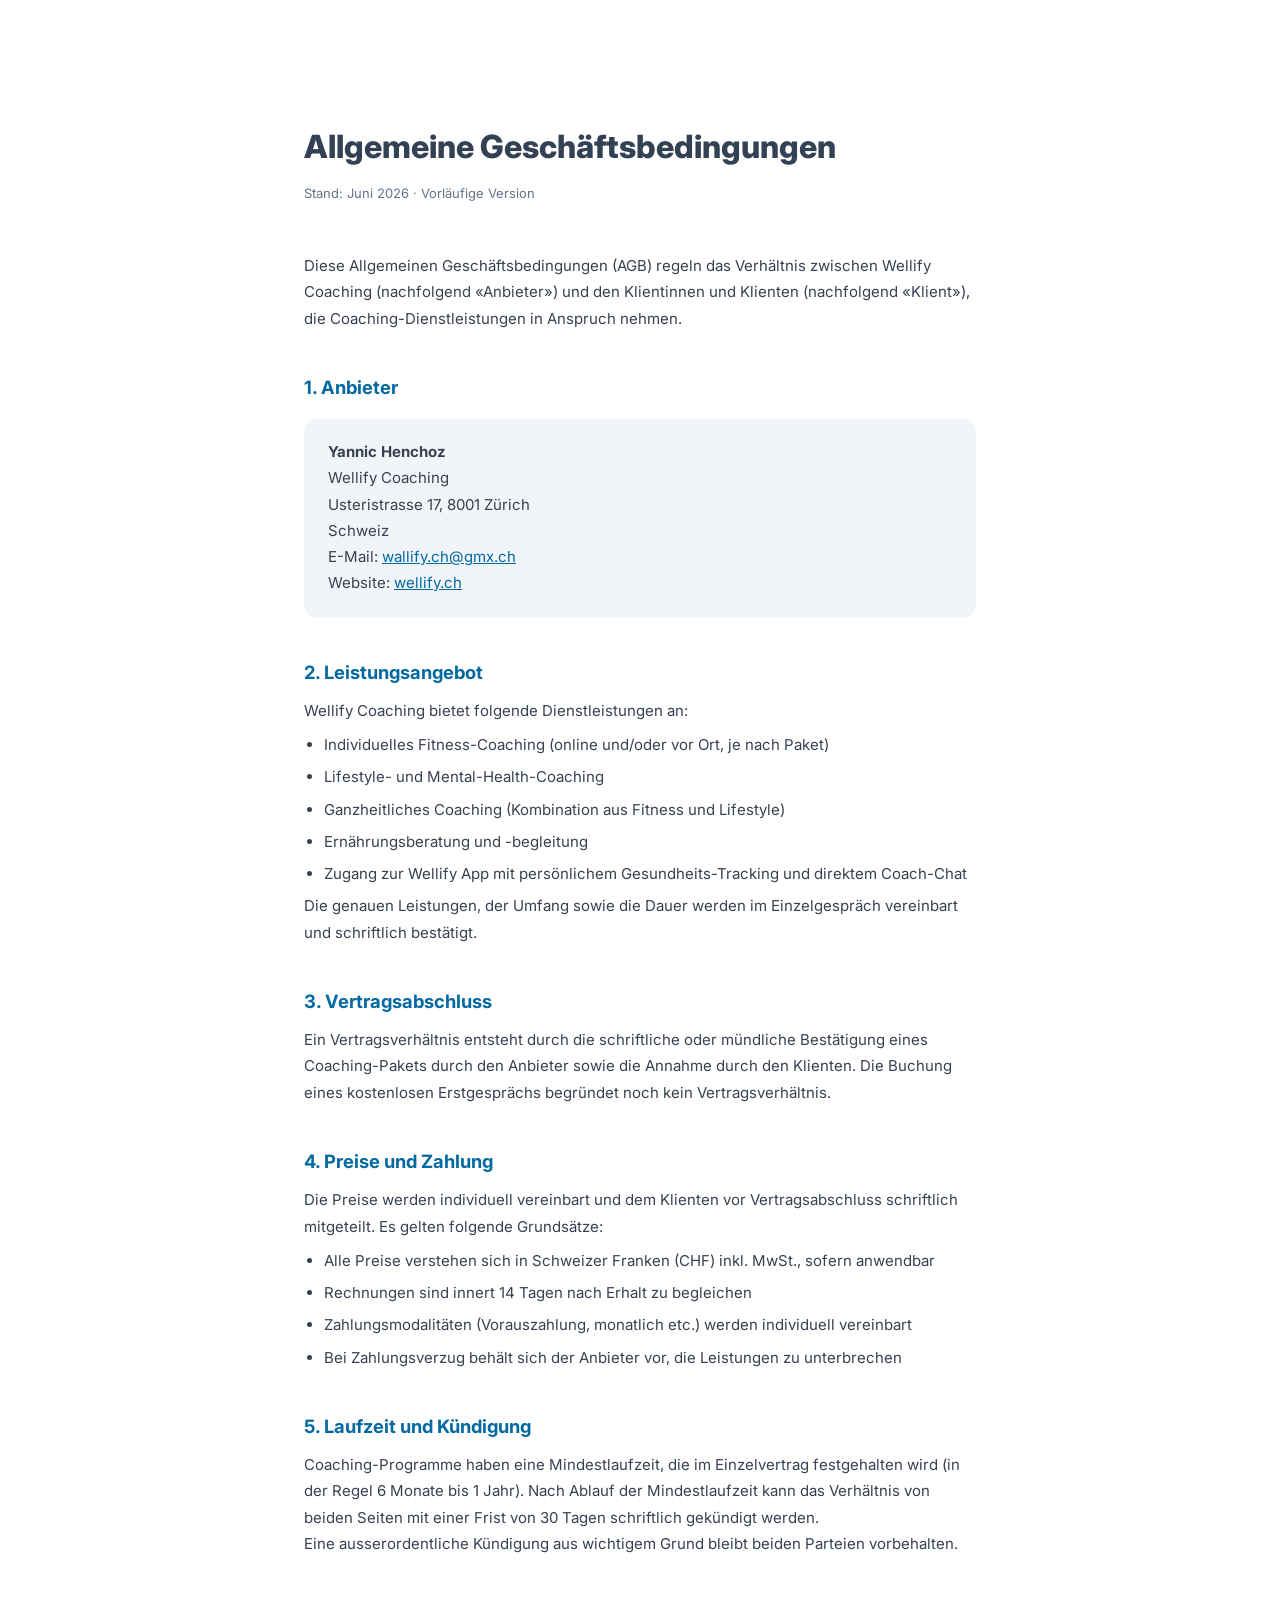
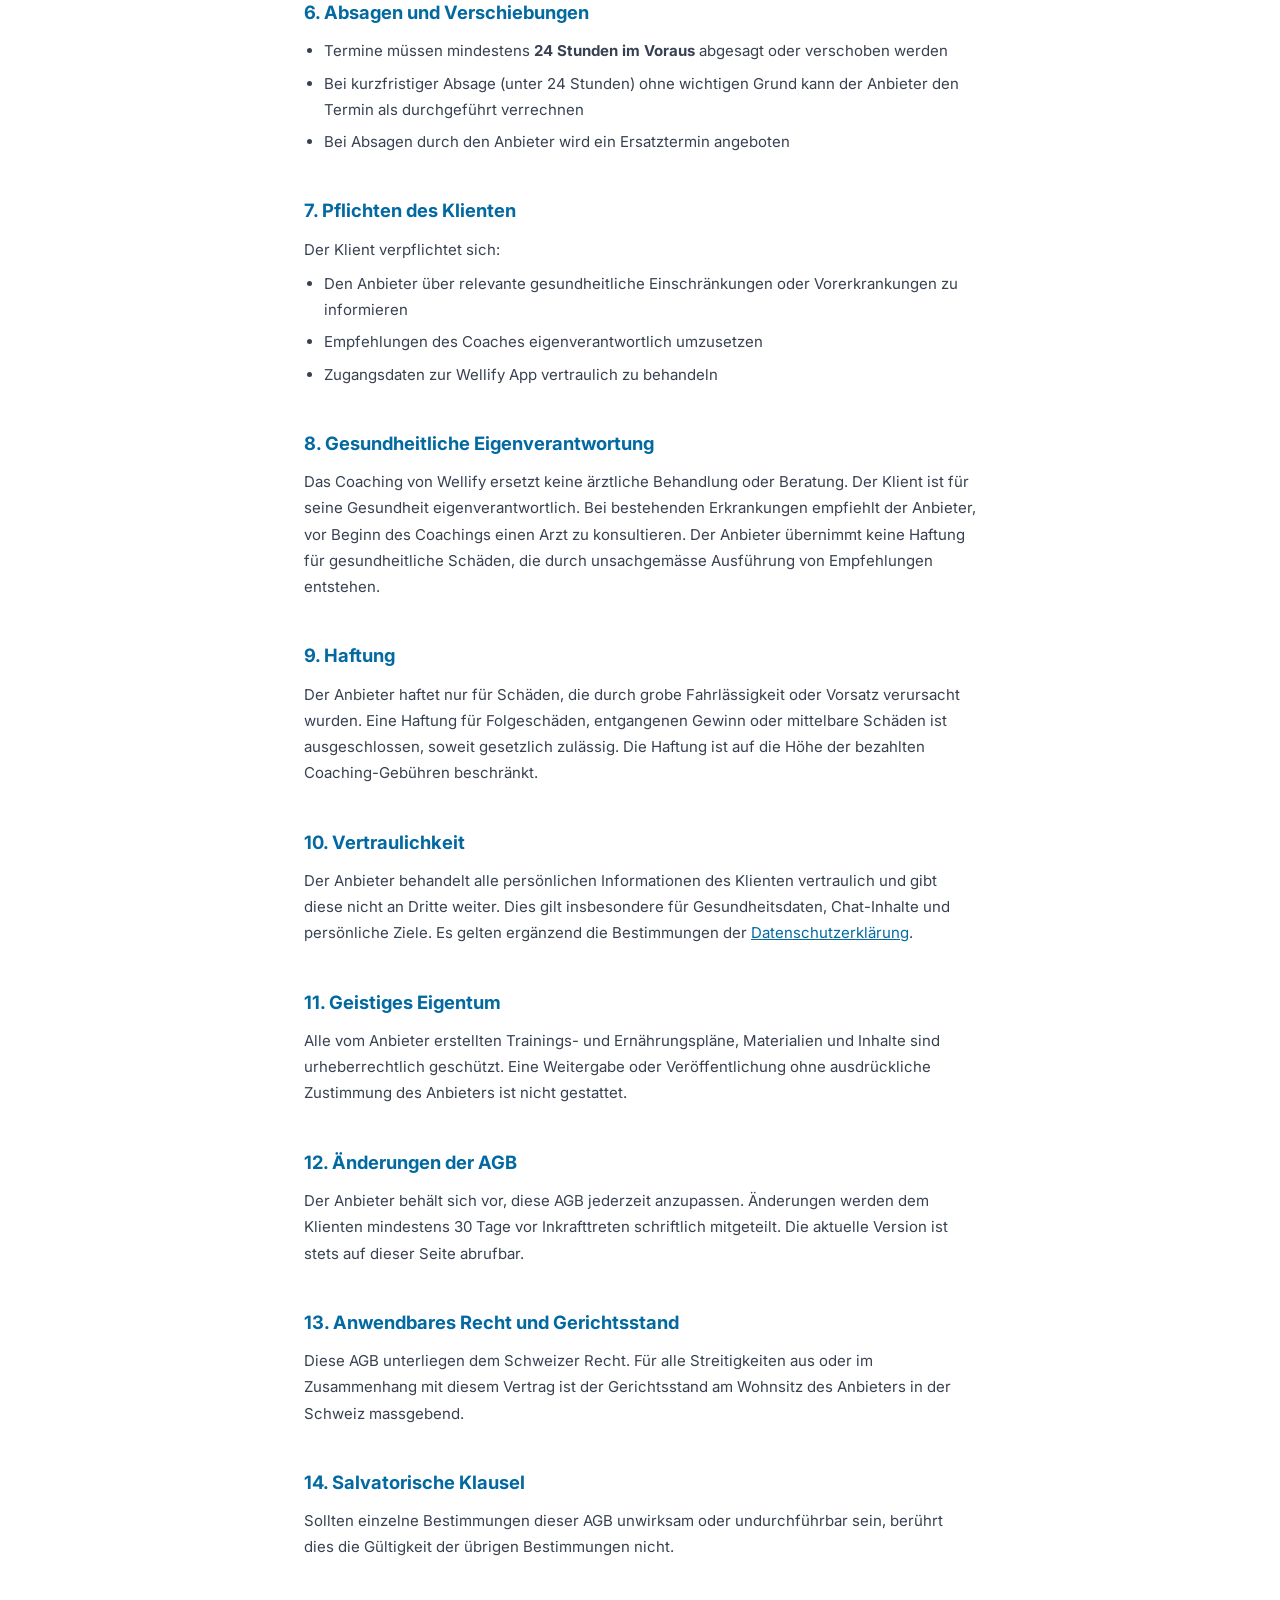
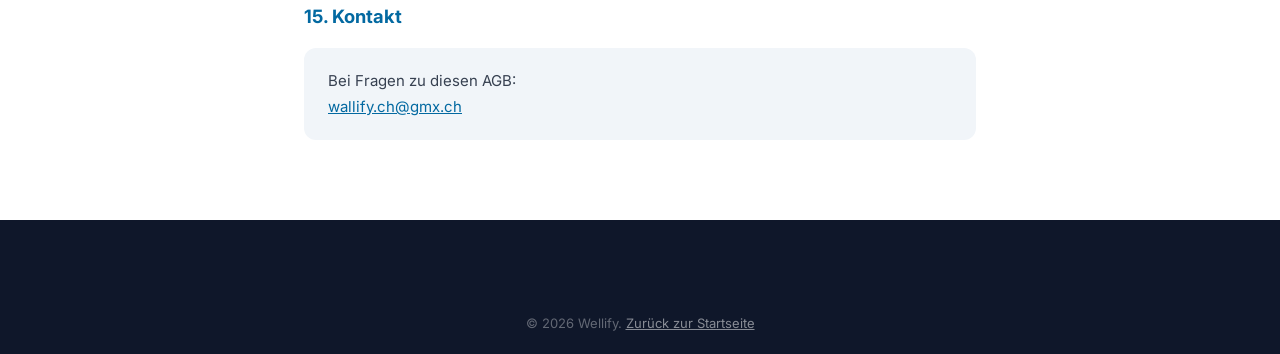
==== commit eb0a6680: "Name auf Yannic Henchoz + Adresse Zürich in AGB und Datenschutz Co-Authored-By: Claude Sonnet 4.6 <n" ====
--- a/agb.html
+++ b/agb.html
@@ -38,8 +38,9 @@
 
     <h2>1. Anbieter</h2>
     <div class="contact-box">
-      <p><strong>Yannic Küng</strong><br />
+      <p><strong>Yannic Henchoz</strong><br />
       Wellify Coaching<br />
+      Usteristrasse 17, 8001 Zürich<br />
       Schweiz<br />
       E-Mail: <a href="mailto:wallify.ch@gmx.ch">wallify.ch@gmx.ch</a><br />
       Website: <a href="https://wellify.ch">wellify.ch</a></p>
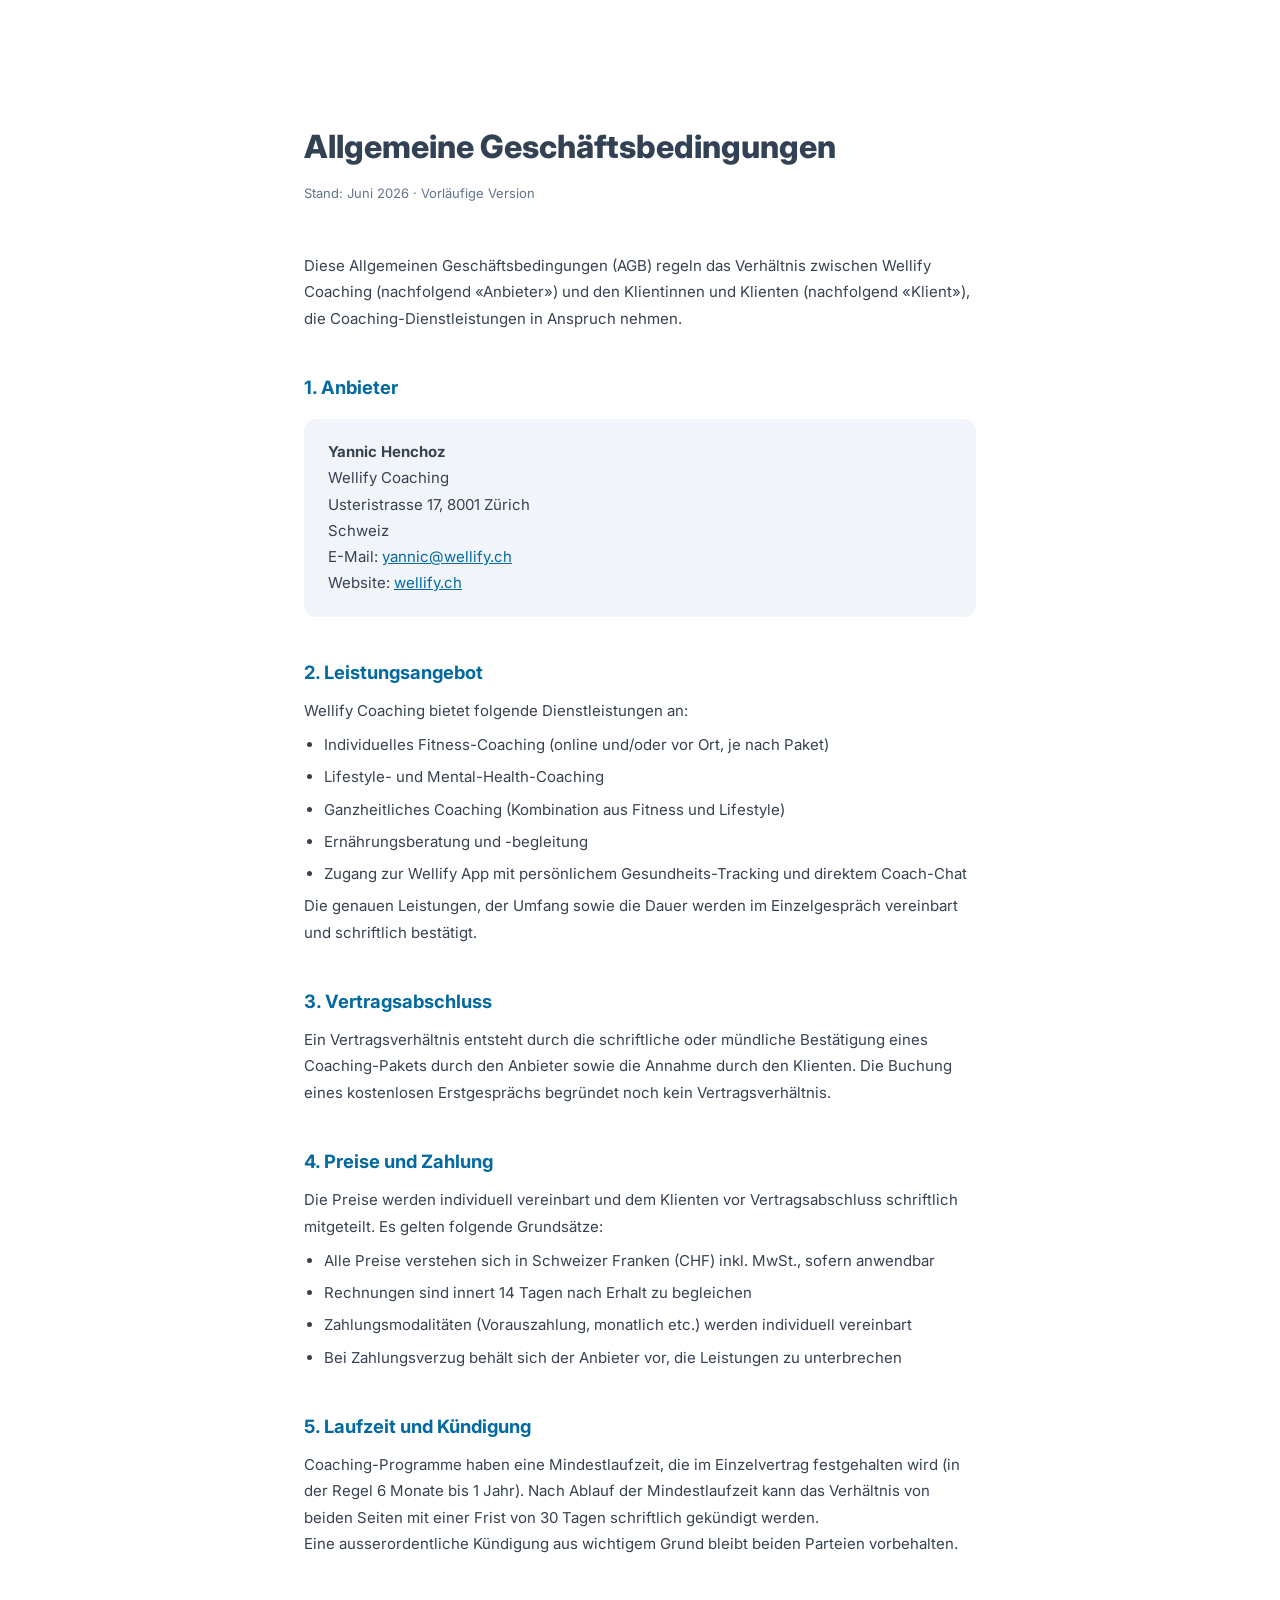
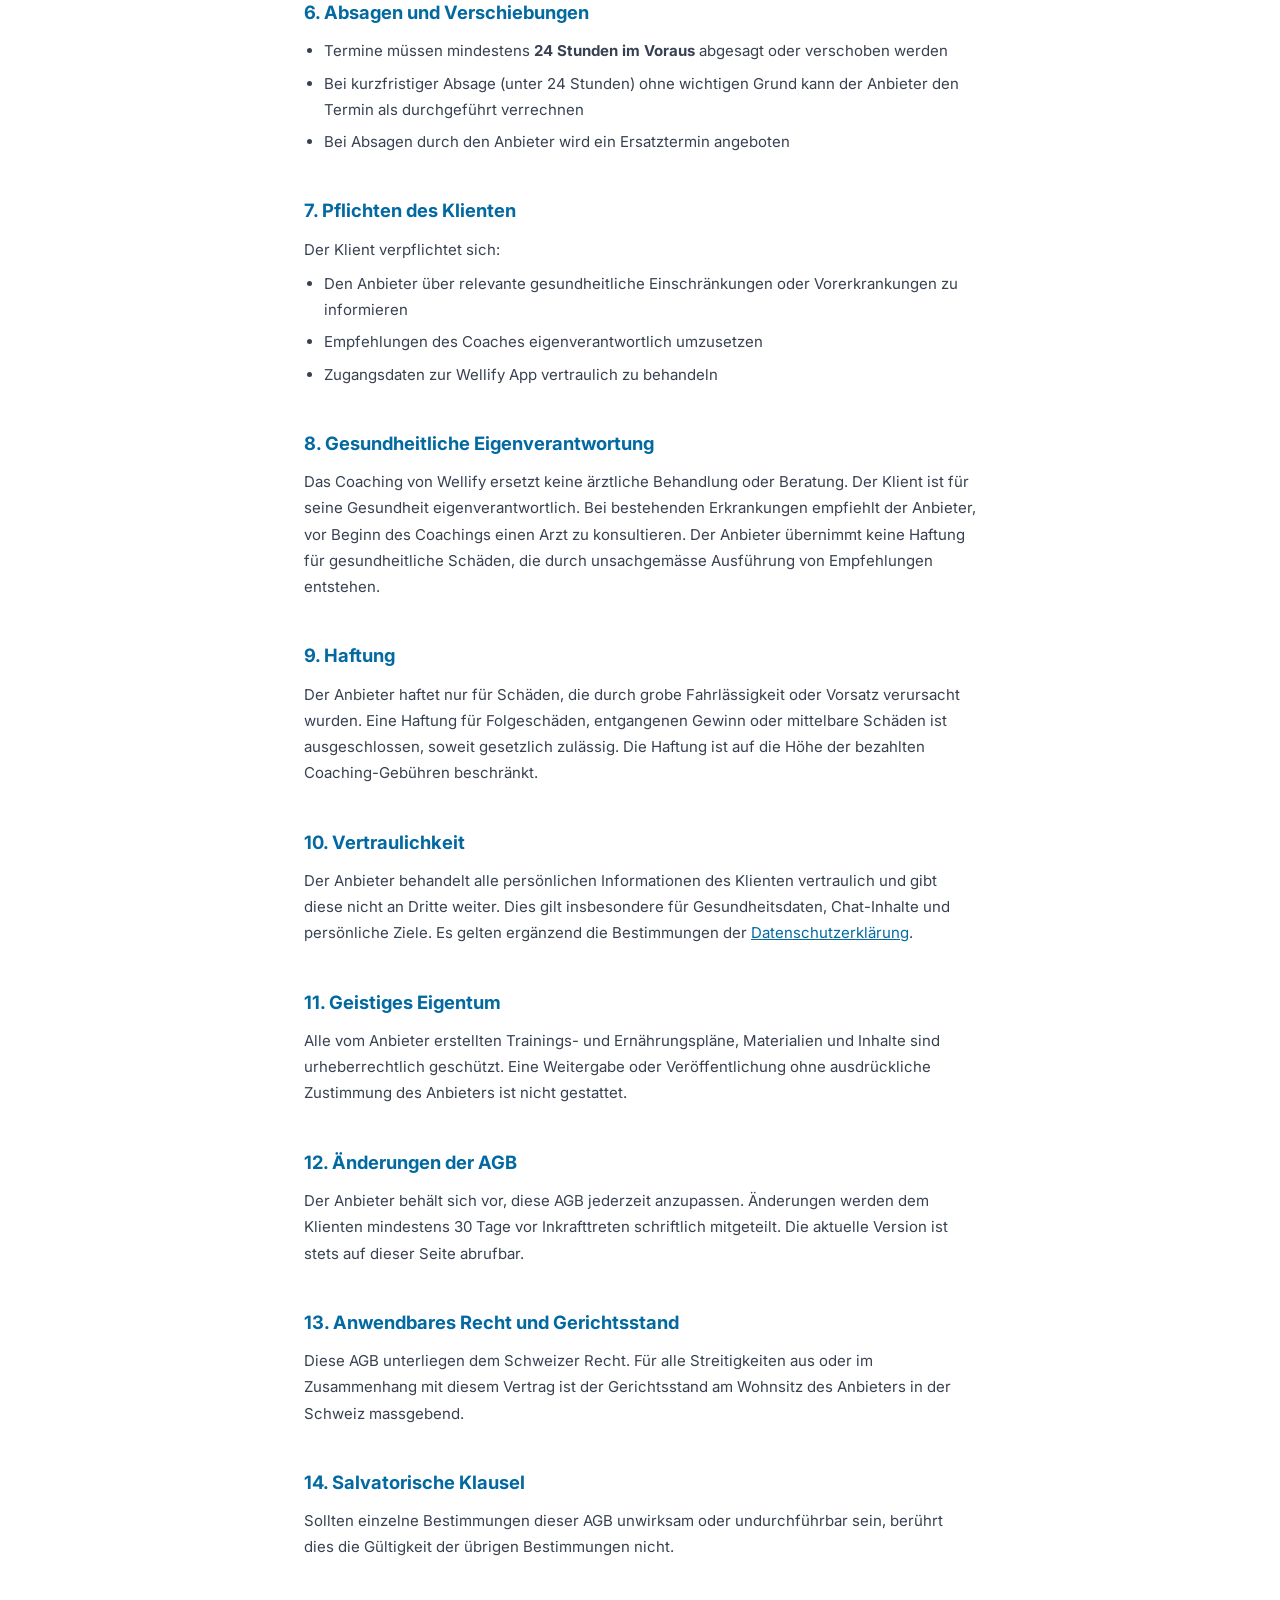
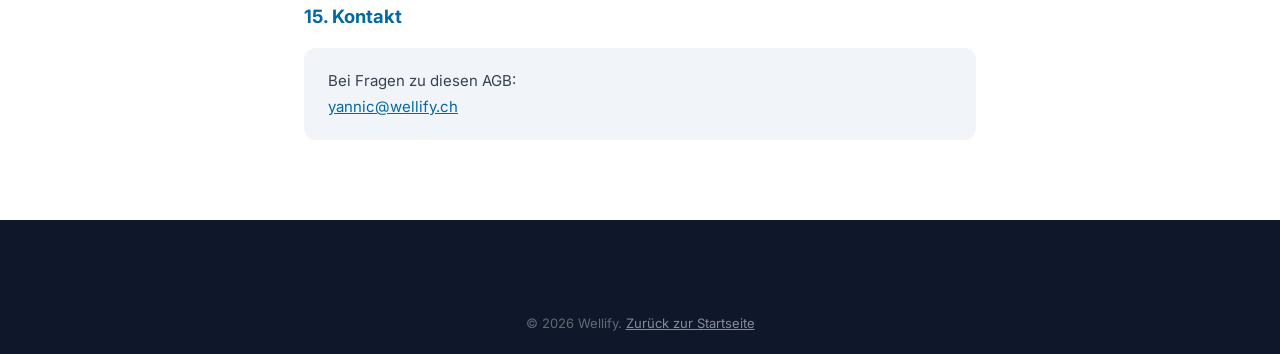
==== commit df8d884e: "E-Mail wallify.ch@gmx.ch → yannic@wellify.ch auf Website aktualisiert Co-Authored-By: Claude Sonnet " ====
--- a/agb.html
+++ b/agb.html
@@ -42,7 +42,7 @@
       Wellify Coaching<br />
       Usteristrasse 17, 8001 Zürich<br />
       Schweiz<br />
-      E-Mail: <a href="mailto:wallify.ch@gmx.ch">wallify.ch@gmx.ch</a><br />
+      E-Mail: <a href="mailto:yannic@wellify.ch">yannic@wellify.ch</a><br />
       Website: <a href="https://wellify.ch">wellify.ch</a></p>
     </div>
 
@@ -112,7 +112,7 @@
     <h2>15. Kontakt</h2>
     <div class="contact-box">
       <p>Bei Fragen zu diesen AGB:<br />
-      <a href="mailto:wallify.ch@gmx.ch">wallify.ch@gmx.ch</a></p>
+      <a href="mailto:yannic@wellify.ch">yannic@wellify.ch</a></p>
     </div>
   </main>
 
--- a/style.css
+++ b/style.css
@@ -441,7 +441,7 @@
 
 .services__grid {
   display: grid;
-  grid-template-columns: repeat(auto-fit, minmax(300px, 1fr));
+  grid-template-columns: repeat(auto-fit, minmax(260px, 1fr));
   gap: 24px;
 }
 
@@ -472,6 +472,32 @@
   text-transform: uppercase;
   padding: 5px 12px;
   border-radius: 0 0 8px 8px;
+}
+
+.service-card--single {
+  border-color: #fed7aa;
+  background: linear-gradient(135deg, #fff 80%, #fff7ed);
+}
+
+.service-card--single:hover {
+  border-color: #fb923c;
+}
+
+.service-card--single .service-card__price {
+  color: #c2410c;
+}
+
+.service-card__price {
+  font-size: 22px;
+  font-weight: 800;
+  color: #0369a1;
+  margin-bottom: 8px;
+}
+
+.service-card__price span {
+  font-size: 13px;
+  font-weight: 500;
+  color: #64748b;
 }
 
 .service-card__icon {
@@ -1500,10 +1526,7 @@
 /* ABOUT PHOTO */
 .about__photo {
   width: 100%;
-  height: 100%;
-  max-height: 480px;
-  object-fit: cover;
-  object-position: top center;
+  height: auto;
   border-radius: var(--radius-lg);
   display: block;
 }
@@ -1522,6 +1545,62 @@
   height: 100%;
   object-fit: cover;
   object-position: center 20%;
+}
+
+/* GYM BANNER */
+.gym-banner {
+  margin: 48px 0 0;
+  display: grid;
+  grid-template-columns: 1fr 1fr;
+  gap: 48px;
+  align-items: center;
+}
+
+.gym-banner__img-col {
+  border-radius: var(--radius-lg);
+  overflow: hidden;
+  line-height: 0;
+}
+
+.gym-banner__img {
+  width: 100%;
+  height: auto;
+  display: block;
+  border-radius: var(--radius-lg);
+}
+
+.gym-banner__text-col {
+  display: flex;
+  flex-direction: column;
+  gap: 20px;
+}
+
+@media (max-width: 768px) {
+  .gym-banner {
+    grid-template-columns: 1fr;
+    gap: 24px;
+  }
+}
+
+
+.gym-banner__label {
+  font-size: 12px;
+  font-weight: 600;
+  letter-spacing: 0.12em;
+  text-transform: uppercase;
+  color: var(--text-muted);
+}
+
+.gym-banner__title {
+  font-size: clamp(1.1rem, 2vw, 1.4rem);
+  font-weight: 800;
+  color: var(--text);
+  line-height: 1.25;
+  margin: 0;
+}
+
+@media (max-width: 600px) {
+  .gym-banner__title { font-size: 1.3rem; }
 }
 
 /* =====================================================
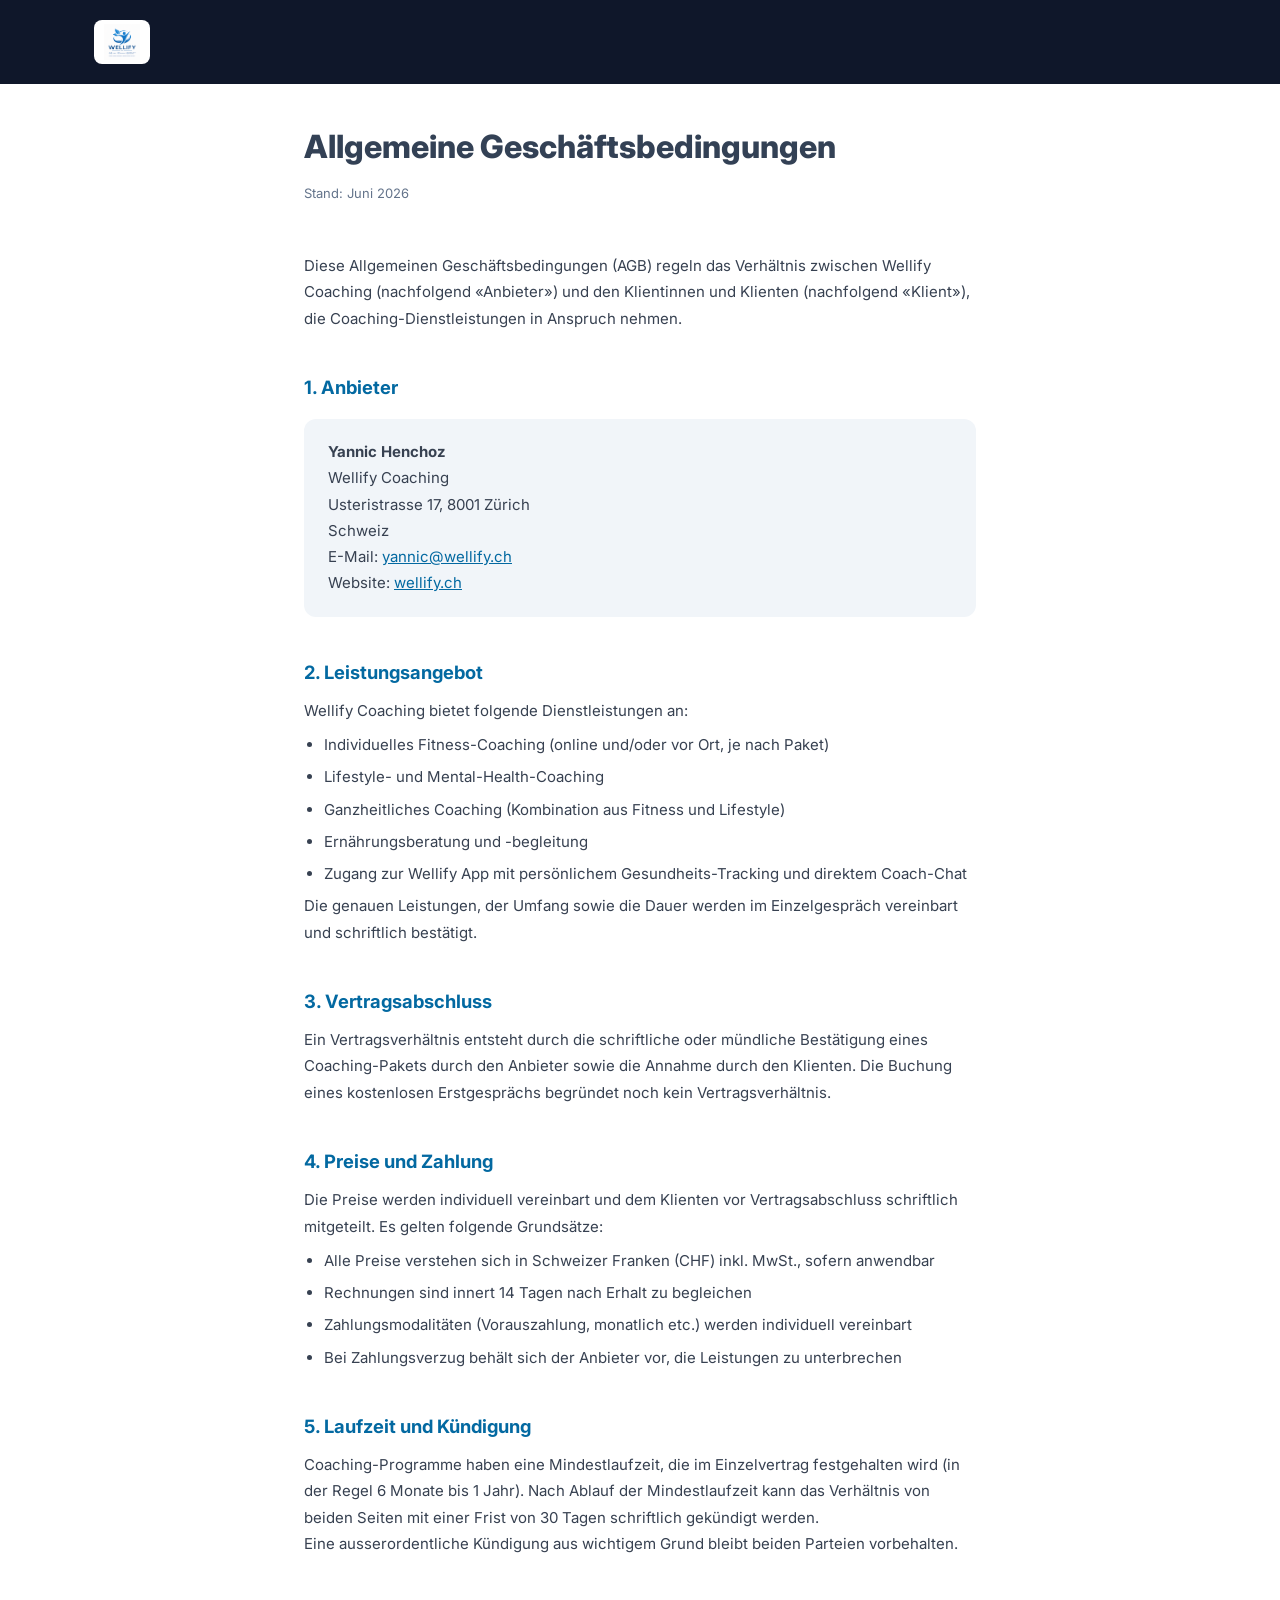
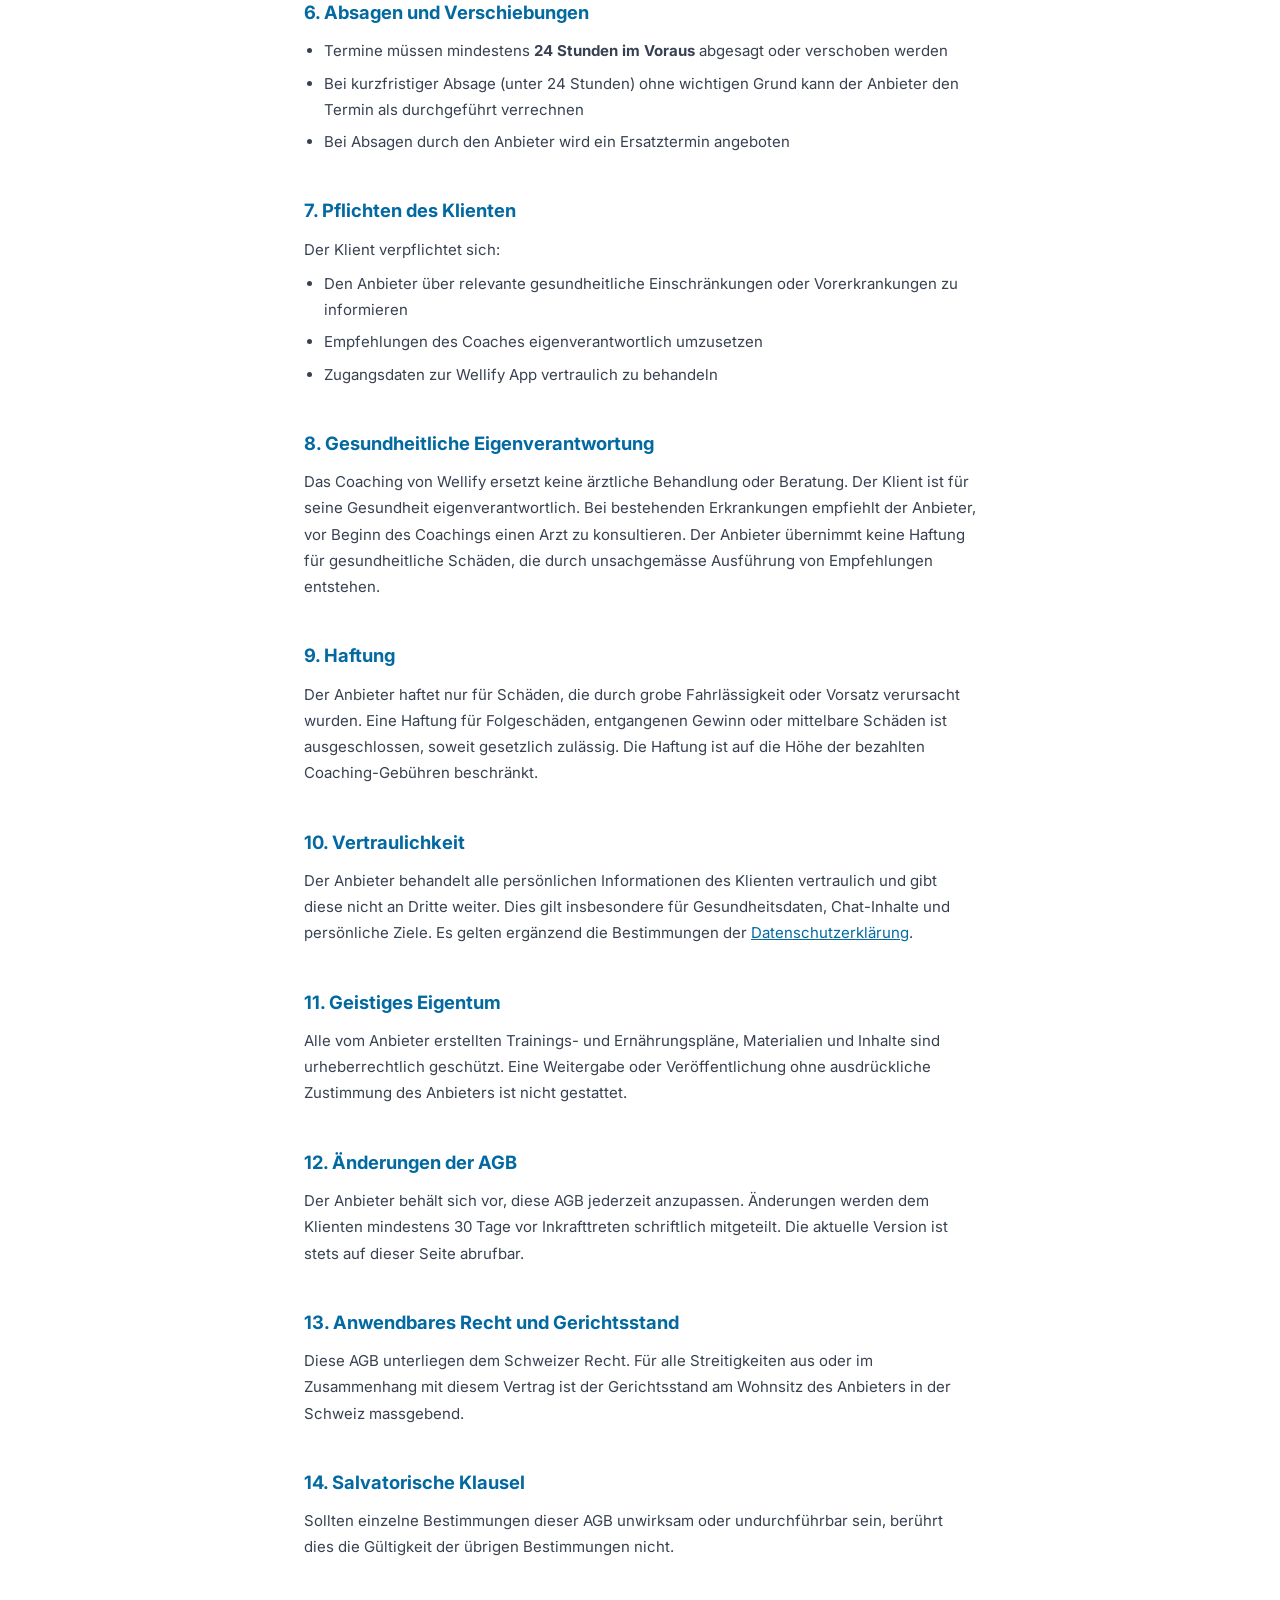
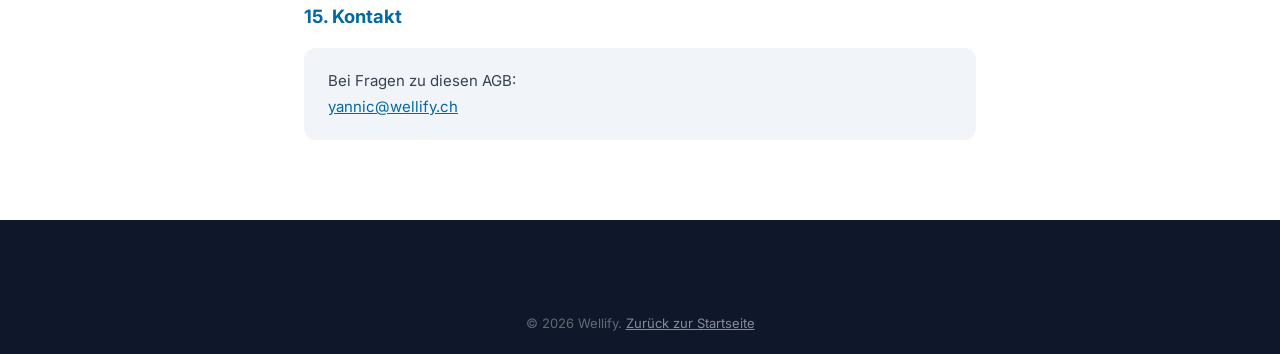
==== commit 78fb96e6: "Website: Alle gefundenen Bugs behoben (Security, JS, CSS, Datenschutz) - member.html: Dashboard nich" ====
--- a/agb.html
+++ b/agb.html
@@ -5,6 +5,7 @@
   <meta name="viewport" content="width=device-width, initial-scale=1.0" />
   <title>AGB — Wellify</title>
   <meta name="description" content="Allgemeine Geschäftsbedingungen von Wellify Coaching." />
+  <link rel="icon" type="image/png" href="favicon.png" />
   <link rel="stylesheet" href="style.css" />
   <link rel="preconnect" href="https://fonts.googleapis.com" />
   <link rel="preconnect" href="https://fonts.gstatic.com" crossorigin />
@@ -24,15 +25,17 @@
 </head>
 <body>
 
-  <header class="nav" id="nav">
+  <header class="nav" id="nav" style="background:var(--dark,#0f172a);opacity:1;pointer-events:auto;position:fixed;top:0;left:0;right:0;z-index:100;">
     <div class="nav__inner container">
-      <a href="index.html" class="nav__logo">Wellify</a>
+      <a href="index.html" class="nav__logo">
+        <img src="wellify-logo.png" alt="Wellify" class="nav__logo-img" />
+      </a>
     </div>
   </header>
 
   <main class="legal">
     <h1>Allgemeine Geschäftsbedingungen</h1>
-    <p class="updated">Stand: Juni 2026 · Vorläufige Version</p>
+    <p class="updated">Stand: Juni 2026</p>
 
     <p>Diese Allgemeinen Geschäftsbedingungen (AGB) regeln das Verhältnis zwischen Wellify Coaching (nachfolgend «Anbieter») und den Klientinnen und Klienten (nachfolgend «Klient»), die Coaching-Dienstleistungen in Anspruch nehmen.</p>
 
--- a/style.css
+++ b/style.css
@@ -6,6 +6,7 @@
   --green-light: #38bdf8;
   --green-pale: #e0f2fe;
   --green-subtle: #f0f9ff;
+  --blue-subtle: #f0f9ff;
   --cream: #f8fafc;
   --dark: #0f172a;
   --dark-2: #1e293b;
@@ -138,11 +139,48 @@
   margin-right: 4px;
 }
 .btn--ghost-nav:hover { border-color: var(--white); color: var(--white); background: rgba(255,255,255,.08); }
-.nav--scrolled .btn--ghost-nav { border-color: var(--border); color: var(--text); }
-.nav--scrolled .btn--ghost-nav:hover { border-color: var(--green-mid); color: var(--green-dark); background: var(--green-subtle); }
+.nav.scrolled .btn--ghost-nav { border-color: var(--border); color: var(--text); }
+.nav.scrolled .btn--ghost-nav:hover { border-color: var(--green-mid); color: var(--green-dark); background: var(--green-subtle); }
 .btn--full { width: 100%; justify-content: center; }
 
 /* NAV */
+/* ── LOGO SPLASH ── */
+.logo-splash {
+  position: relative;
+  height: 100vh;
+  background: #fff;
+  display: flex;
+  flex-direction: column;
+  align-items: center;
+  justify-content: center;
+}
+
+.logo-splash__img {
+  width: min(280px, 60vw);
+  height: auto;
+  display: block;
+}
+
+.logo-splash__scroll {
+  position: absolute;
+  bottom: 36px;
+  display: flex;
+  flex-direction: column;
+  align-items: center;
+  gap: 6px;
+  color: var(--text-light);
+  font-size: 12px;
+  font-weight: 500;
+  letter-spacing: .08em;
+  text-transform: uppercase;
+  animation: bounce 2s infinite;
+}
+
+@keyframes bounce {
+  0%, 100% { transform: translateY(0); }
+  50% { transform: translateY(6px); }
+}
+
 .nav {
   position: fixed;
   top: 0;
@@ -168,15 +206,26 @@
 }
 
 .nav__logo {
-  font-family: 'Playfair Display', serif;
-  font-size: 22px;
-  font-weight: 600;
-  color: var(--white);
   text-decoration: none;
-  transition: color var(--transition);
-}
-
-.nav.scrolled .nav__logo { color: var(--green-dark); }
+  display: flex;
+  align-items: center;
+}
+
+.nav__logo-img {
+  height: 44px;
+  width: auto;
+  display: block;
+  background: #fff;
+  border-radius: 8px;
+  padding: 4px 10px;
+}
+
+.footer__brand .nav__logo-img {
+  height: 40px;
+  background: rgba(255,255,255,0.12);
+  border-radius: 8px;
+  padding: 4px 10px;
+}
 
 .nav__links {
   display: flex;
@@ -560,6 +609,130 @@
 }
 
 .service-card__link:hover { color: var(--green-mid); }
+
+/* APP SECTION */
+.app-section { background: var(--white); }
+
+.app-tags {
+  display: flex;
+  flex-wrap: wrap;
+  gap: 8px;
+  justify-content: center;
+  margin-bottom: 36px;
+}
+
+.app-tag {
+  display: inline-flex;
+  align-items: center;
+  gap: 5px;
+  font-size: 13px;
+  font-weight: 500;
+  color: var(--text);
+  background: var(--cream);
+  border: 1px solid var(--border);
+  border-radius: 20px;
+  padding: 5px 12px;
+}
+
+/* APP PLANS */
+.app-plans { background: var(--white); }
+
+.app-plans__grid {
+  display: grid;
+  grid-template-columns: repeat(auto-fit, minmax(300px, 1fr));
+  gap: 28px;
+  max-width: 800px;
+  margin: 0 auto;
+}
+
+.app-plan-card {
+  background: var(--cream);
+  border-radius: var(--radius-lg);
+  padding: 36px 32px;
+  border: 1px solid var(--border);
+  position: relative;
+  transition: all var(--transition);
+}
+
+.app-plan-card:hover {
+  transform: translateY(-4px);
+  box-shadow: var(--shadow-lg);
+}
+
+.app-plan-card--premium {
+  background: var(--white);
+  border-color: #0369a1;
+  border-width: 2px;
+}
+
+.app-plan-card__badge {
+  display: inline-block;
+  font-size: 11px;
+  font-weight: 700;
+  letter-spacing: .08em;
+  text-transform: uppercase;
+  padding: 5px 14px;
+  border-radius: 20px;
+  margin-bottom: 20px;
+}
+
+.app-plan-card__badge--free {
+  background: #f1f5f9;
+  color: #64748b;
+}
+
+.app-plan-card__badge--premium {
+  background: #fef3c7;
+  color: #92400e;
+}
+
+.app-plan-card__icon {
+  width: 52px;
+  height: 52px;
+  background: #eff6ff;
+  border-radius: 14px;
+  display: flex;
+  align-items: center;
+  justify-content: center;
+  margin-bottom: 20px;
+  color: #0369a1;
+}
+
+.app-plan-card__icon svg { width: 28px; height: 28px; }
+
+.app-plan-card__price {
+  font-size: 22px;
+  font-weight: 800;
+  color: #0369a1;
+  margin-bottom: 8px;
+}
+
+.app-plan-card__price span {
+  font-size: 13px;
+  font-weight: 500;
+  color: #64748b;
+}
+
+.app-plan-card h3 {
+  font-size: 20px;
+  font-weight: 600;
+  color: var(--dark);
+  margin-bottom: 12px;
+}
+
+.app-plan-card p {
+  color: var(--text-muted);
+  font-size: 15px;
+  margin-bottom: 24px;
+  line-height: 1.65;
+}
+
+.app-plan-card__link--premium {
+  color: #0369a1;
+  font-weight: 700;
+}
+
+.app-plan-card__link--premium:hover { color: #0284c7; }
 
 /* ABOUT */
 .about { background: var(--white); }
@@ -1406,7 +1579,7 @@
   border-bottom: 1px solid rgba(255,255,255,.1);
 }
 
-.footer__brand .nav__logo { color: var(--white); font-size: 24px; }
+.footer__brand .nav__logo { color: var(--white); font-size: 24px; display: flex; align-items: center; }
 
 .footer__brand p {
   font-size: 14px;
@@ -1653,7 +1826,7 @@
 
   /* Contact */
   .contact__form { padding: 24px 16px; }
-  .contact__form-col { grid-template-columns: 1fr; }
+  .contact__form-col { flex-direction: column; }
 
   /* Footer */
   .footer__links { grid-template-columns: 1fr; gap: 32px; }
@@ -1711,7 +1884,7 @@
   text-align: left;
   font-size: 16px;
   font-weight: 600;
-  color: var(--navy);
+  color: var(--dark);
   line-height: 1.4;
 }
 
@@ -1760,3 +1933,87 @@
   opacity: 1;
   transform: translateY(0);
 }
+
+/* =====================================================
+   APP COMING SOON */
+.app-coming-soon {
+  display: flex;
+  align-items: center;
+  justify-content: center;
+  gap: 8px;
+  background: #eff6ff;
+  border-radius: 14px;
+  padding: 14px 20px;
+  color: #0369a1;
+  font-weight: 700;
+  font-size: 15px;
+  margin-top: 8px;
+}
+.app-coming-soon svg { flex-shrink: 0; }
+.app-coming-soon__sub {
+  text-align: center;
+  font-size: 13px;
+  color: #94a3b8;
+  margin-top: 10px;
+  line-height: 1.5;
+}
+
+/* =====================================================
+   WHATSAPP FLOATING BUTTON */
+.whatsapp-float {
+  position: fixed;
+  bottom: 28px;
+  right: 28px;
+  z-index: 999;
+  width: 56px;
+  height: 56px;
+  border-radius: 50%;
+  background: #25d366;
+  color: #fff;
+  display: flex;
+  align-items: center;
+  justify-content: center;
+  box-shadow: 0 4px 20px rgba(37,211,102,.45);
+  transition: transform .2s ease, box-shadow .2s ease;
+  text-decoration: none;
+}
+.whatsapp-float:hover {
+  transform: scale(1.08);
+  box-shadow: 0 6px 28px rgba(37,211,102,.55);
+}
+
+/* =====================================================
+   DSG BANNER */
+.dsg-banner {
+  position: fixed;
+  bottom: 0;
+  left: 0;
+  right: 0;
+  z-index: 1000;
+  background: var(--dark);
+  color: rgba(255,255,255,.85);
+  display: flex;
+  align-items: center;
+  justify-content: center;
+  gap: 20px;
+  padding: 14px 24px;
+  font-size: 14px;
+  flex-wrap: wrap;
+}
+.dsg-banner a {
+  color: var(--green-light);
+  text-decoration: underline;
+}
+.dsg-banner__close {
+  background: var(--green-dark);
+  color: #fff;
+  border: none;
+  border-radius: 8px;
+  padding: 6px 18px;
+  font-size: 14px;
+  font-weight: 600;
+  cursor: pointer;
+  white-space: nowrap;
+  flex-shrink: 0;
+}
+.dsg-banner__close:hover { background: var(--green-mid); }
